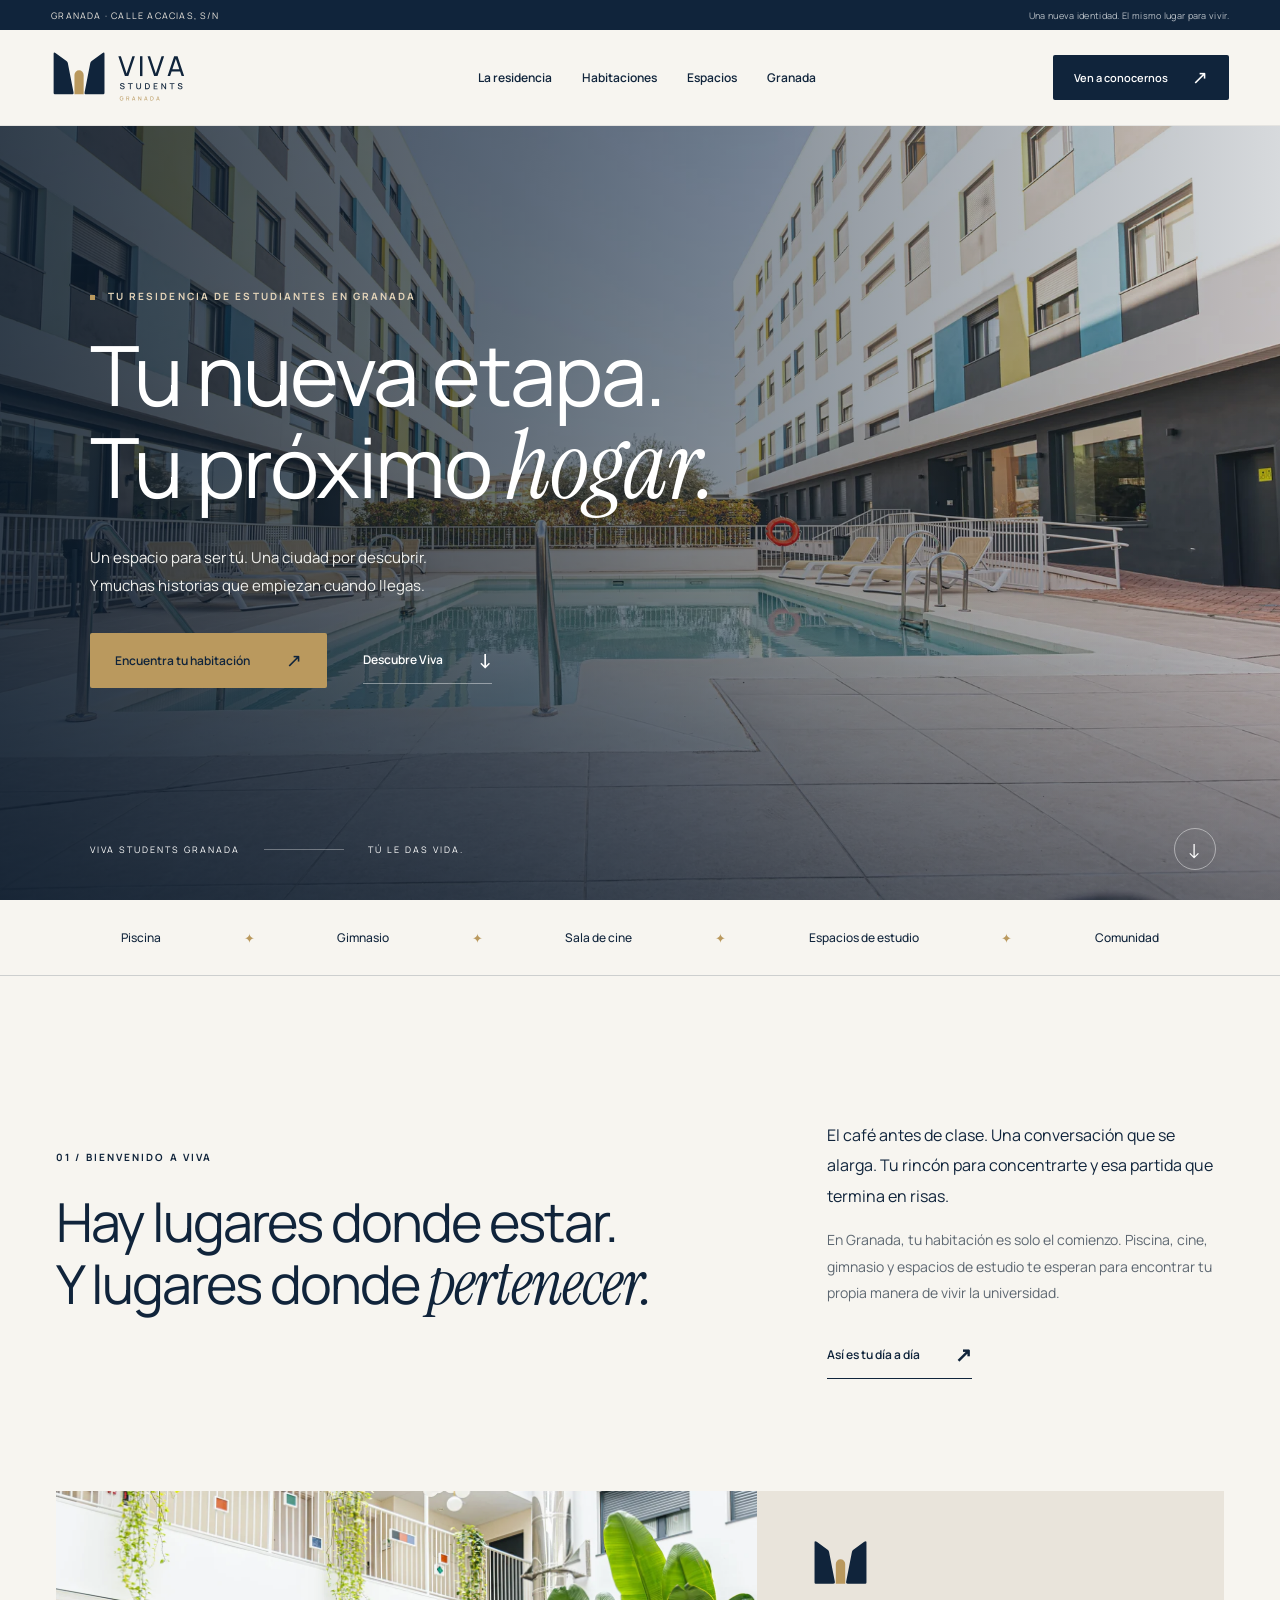
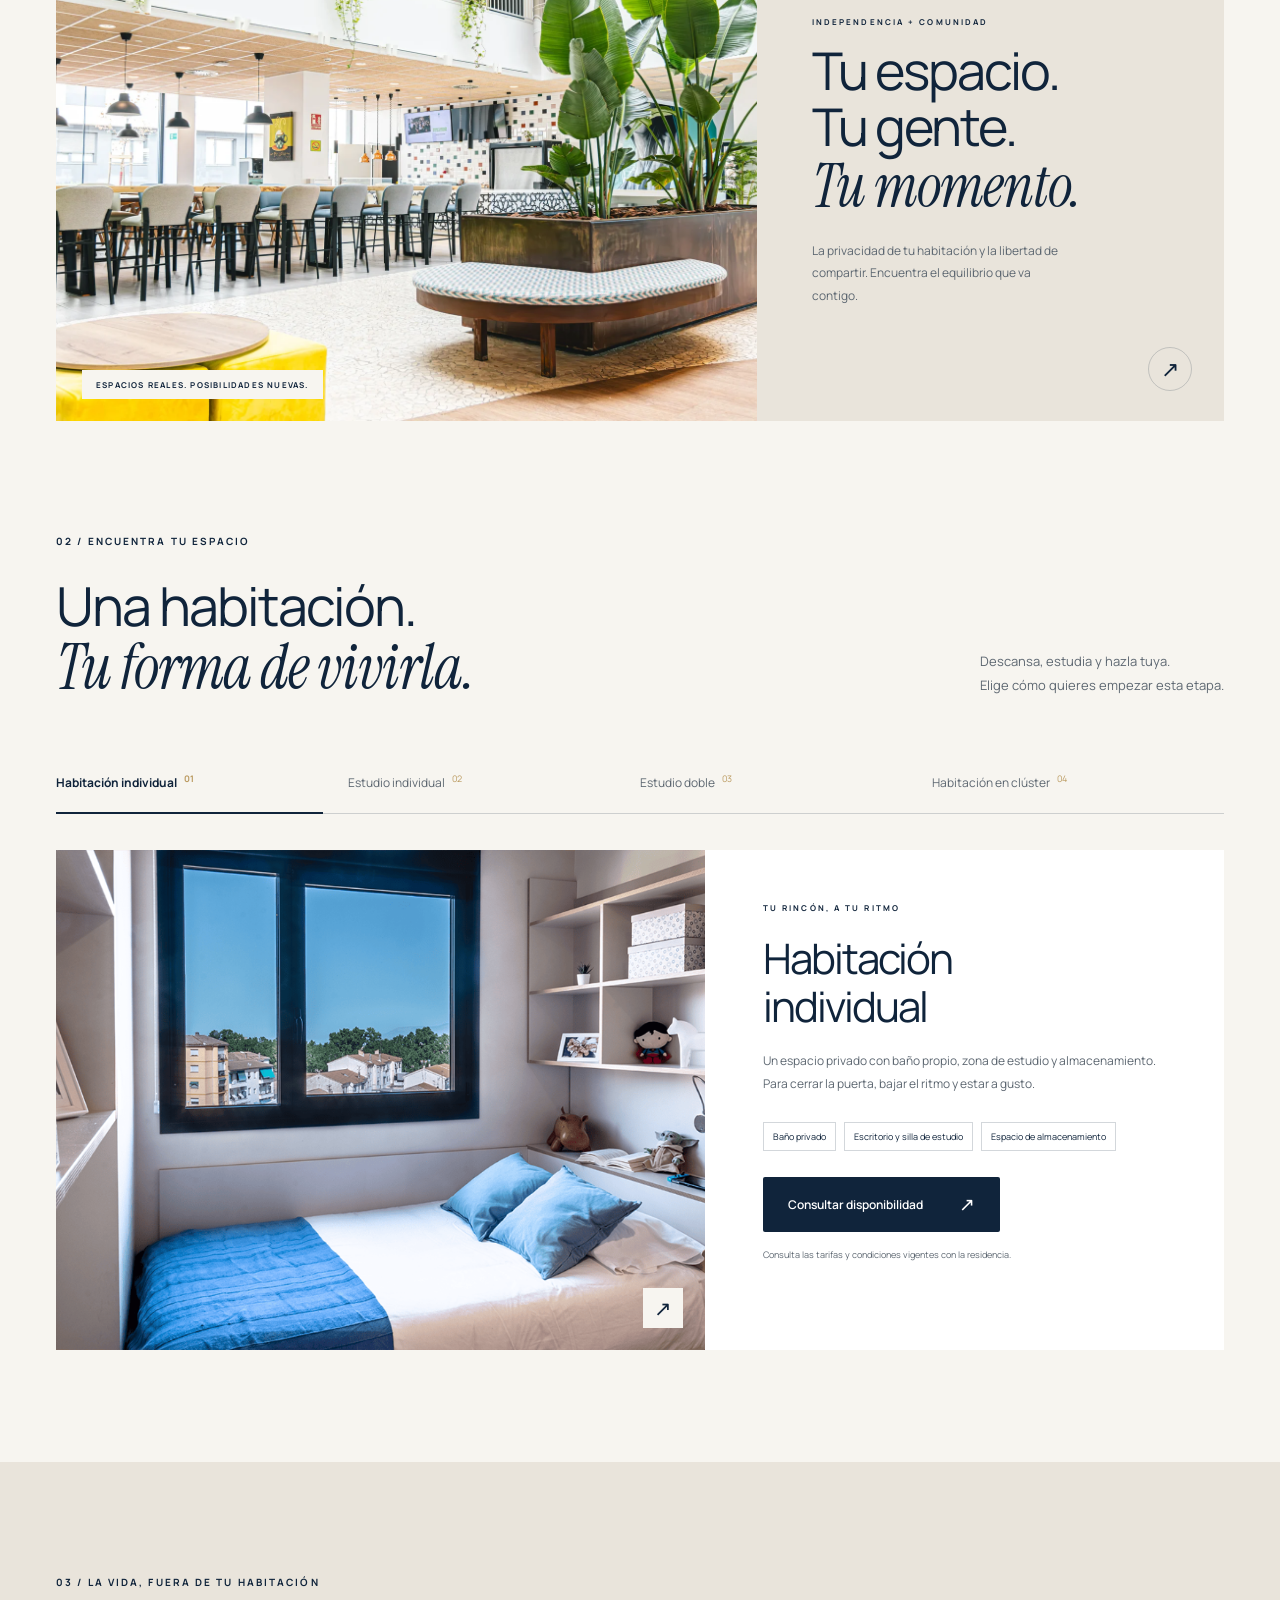
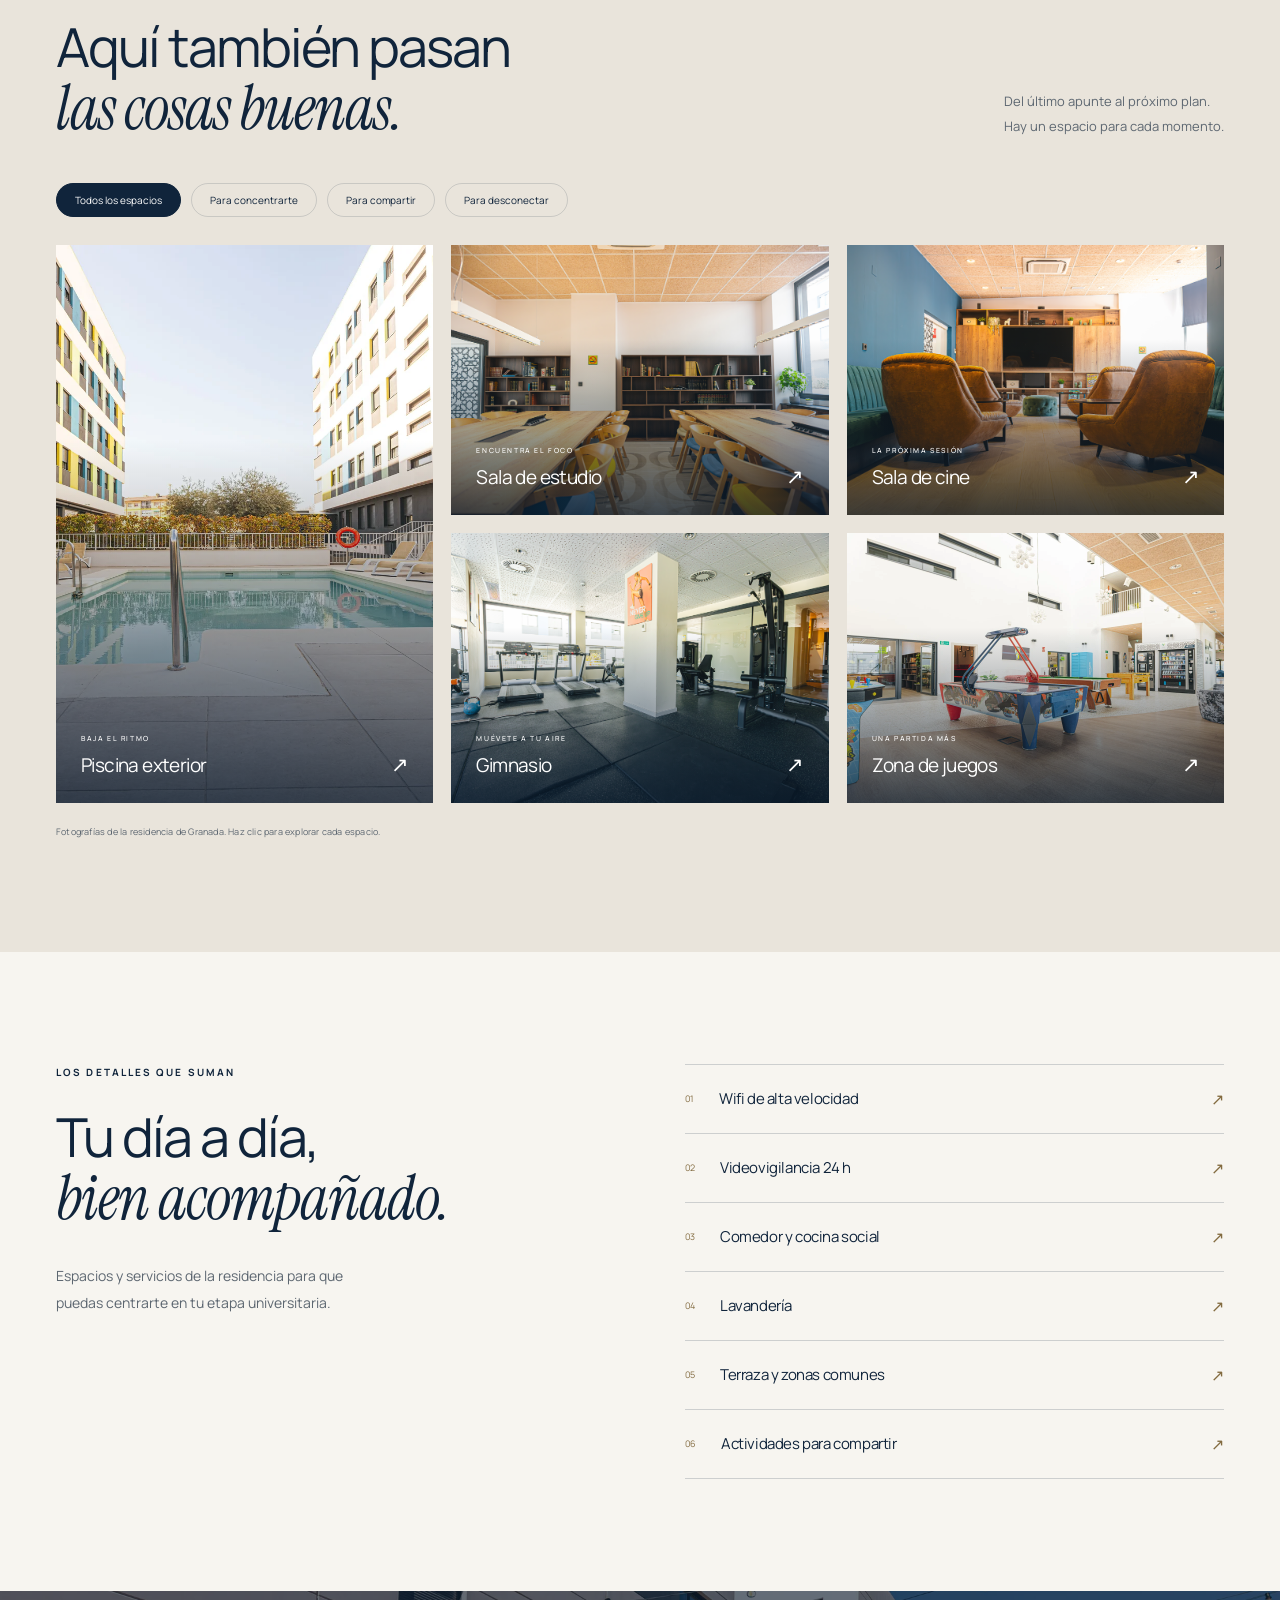
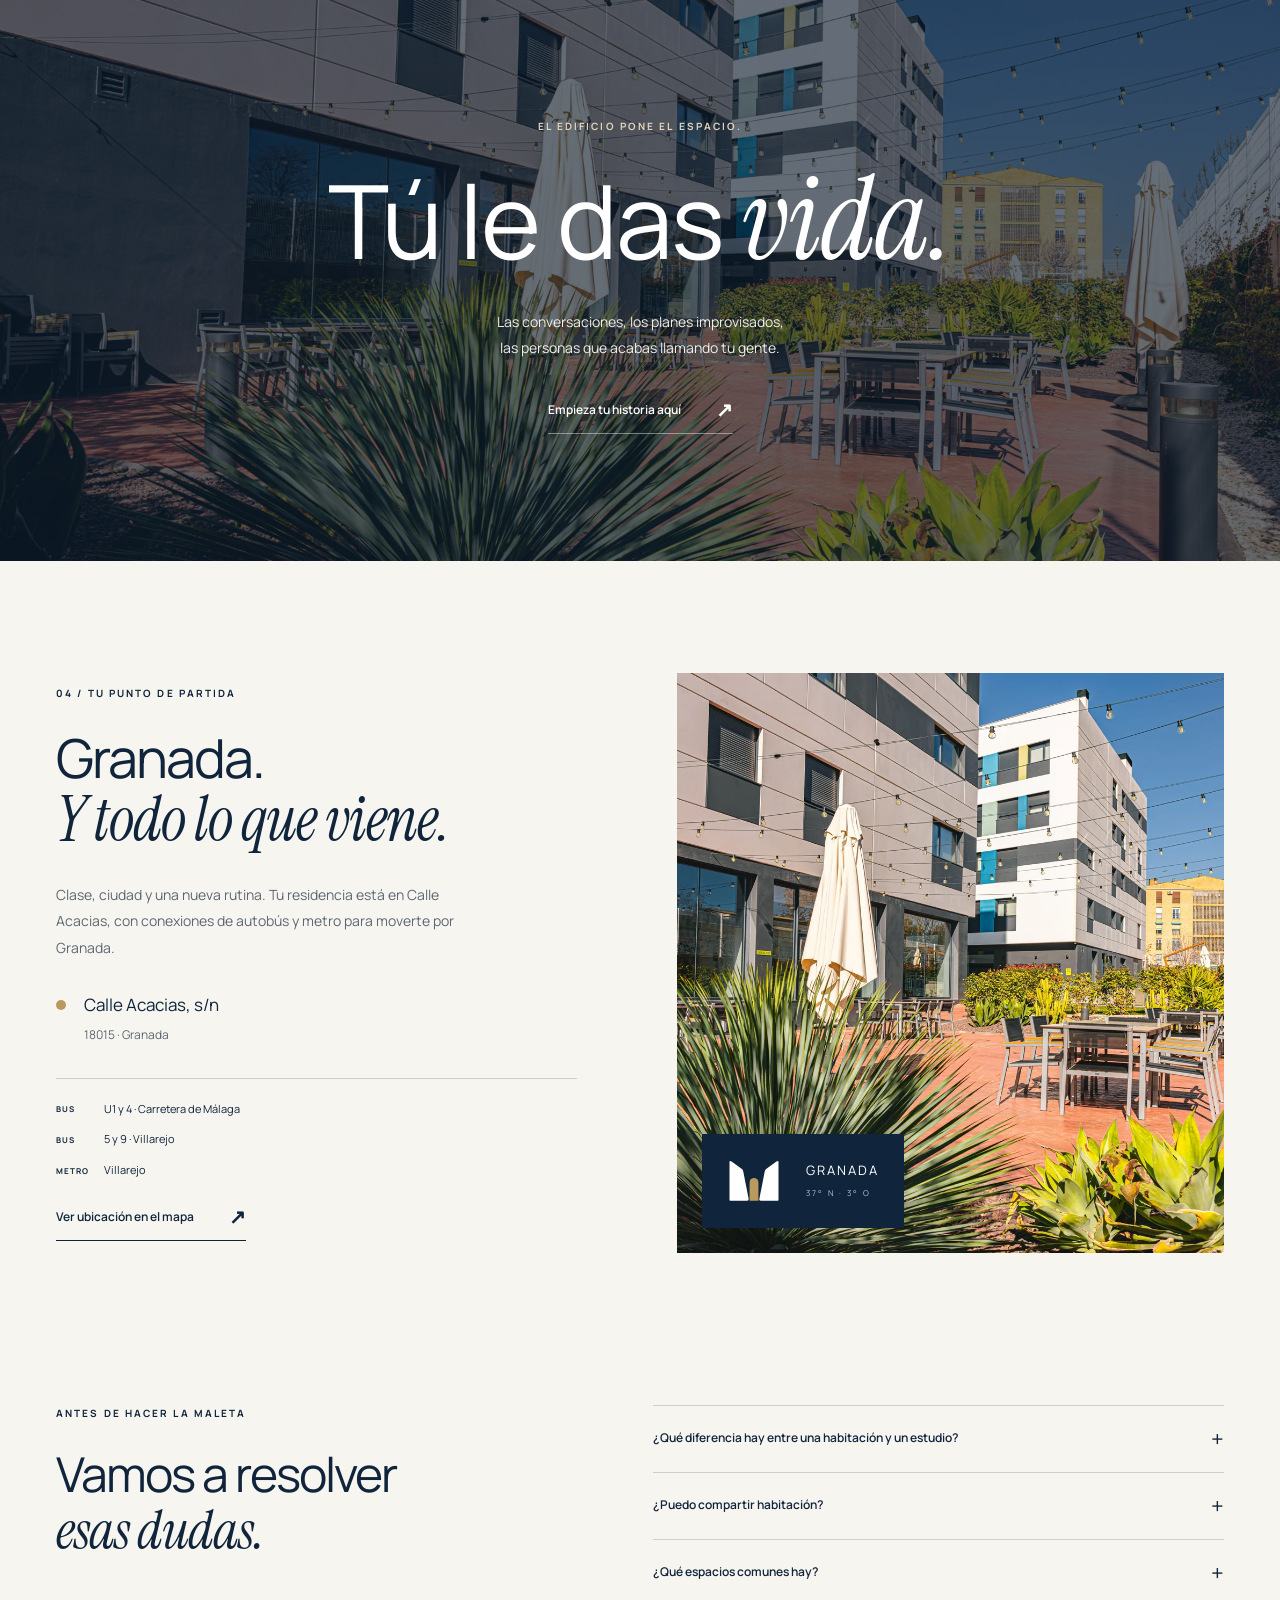
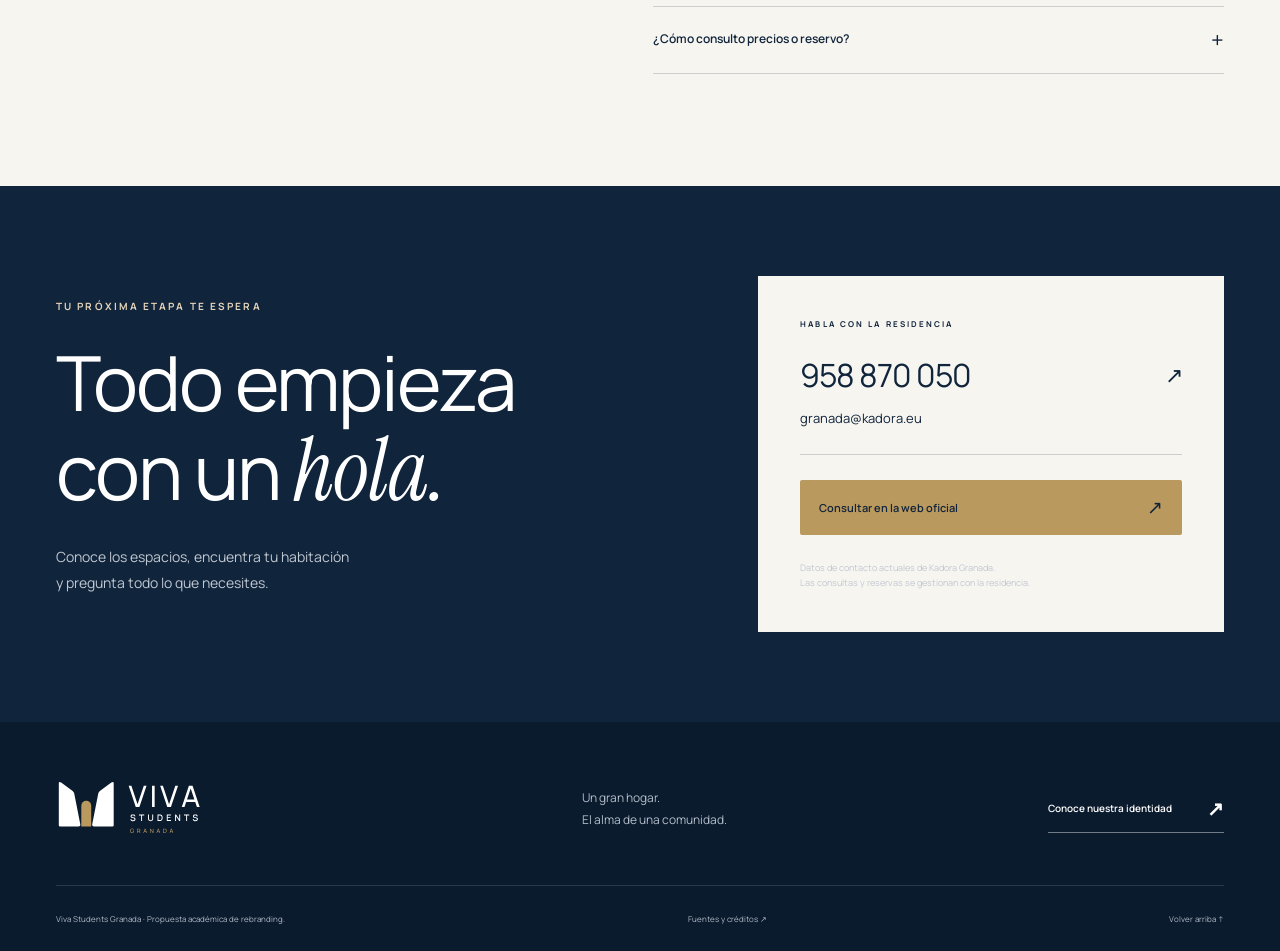
==== index.html @ 8d9fcbf3 "Publish academic Viva Students Granada rebranding website" ====
<!doctype html>
<html lang="es">
<head>
<meta charset="utf-8"><meta name="viewport" content="width=device-width, initial-scale=1">
<meta name="description" content="Viva Students Granada. Una propuesta de nueva identidad para la residencia de Calle Acacias: habitaciones, piscina, cine y espacios para compartir.">
<meta name="theme-color" content="#10243B"><meta name="robots" content="noindex,nofollow">
<title>Viva Students Granada · Tú le das vida</title>
<link rel="icon" type="image/svg+xml" href="assets/brand/favicon.svg">
<link rel="preload" href="assets/fonts/Manrope-Variable.ttf" as="font" type="font/ttf" crossorigin>
<link rel="preload" href="assets/photos/piscina.webp" as="image">
<link rel="stylesheet" href="style.css"><script defer src="app.js"></script>
</head>
<body>
<a class="skip" href="#contenido">Saltar al contenido</a>
<div class="topline"><span>GRANADA · CALLE ACACIAS, S/N</span><span>Una nueva identidad. El mismo lugar para vivir.</span></div>
<header class="header"><a class="brand" href="#inicio" aria-label="Viva Students Granada, inicio"><img src="assets/brand/viva-horizontal-color.svg" width="205" height="63" alt="Viva Students Granada"></a><nav aria-label="Navegación principal" id="nav"><a href="#residencia">La residencia</a><a href="#habitaciones">Habitaciones</a><a href="#espacios">Espacios</a><a href="#ubicacion">Granada</a></nav><a class="button small header-cta" href="#contacto">Ven a conocernos <span aria-hidden="true">↗</span></a><button class="menu-toggle" aria-label="Abrir menú" aria-expanded="false" aria-controls="nav"><span></span><span></span></button></header>
<main id="contenido">
<section class="hero" id="inicio" aria-labelledby="hero-title"><img class="hero-photo" src="assets/photos/piscina.webp" alt="Piscina y edificios de la residencia de estudiantes en Calle Acacias, Granada" width="1920" height="1080" fetchpriority="high"><div class="hero-shade"></div><div class="hero-content"><p class="eyebrow light"><span></span> TU RESIDENCIA DE ESTUDIANTES EN GRANADA</p><h1 id="hero-title">Tu nueva etapa.<br>Tu próximo <em>hogar.</em></h1><p class="hero-copy">Un espacio para ser tú. Una ciudad por descubrir.<br>Y muchas historias que empiezan cuando llegas.</p><div class="hero-actions"><a class="button amber" href="#habitaciones">Encuentra tu habitación <span aria-hidden="true">↗</span></a><a class="text-link light" href="#residencia">Descubre Viva <span aria-hidden="true">↓</span></a></div></div><div class="hero-bottom"><span>VIVA STUDENTS GRANADA</span><span class="hero-line"></span><span>TÚ LE DAS VIDA.</span><a href="#residencia" aria-label="Descubrir la residencia" class="down-arrow">↓</a></div></section>
<div class="amenity-ribbon" aria-label="Instalaciones destacadas"><span>Piscina</span><i>✦</i><span>Gimnasio</span><i>✦</i><span>Sala de cine</span><i>✦</i><span>Espacios de estudio</span><i>✦</i><span>Comunidad</span></div>
<section class="intro section container" id="residencia"><div><p class="eyebrow">01 / BIENVENIDO A VIVA</p><h2>Hay lugares donde estar.<br>Y lugares donde <em>pertenecer.</em></h2></div><div class="intro-copy"><p>El café antes de clase. Una conversación que se alarga. Tu rincón para concentrarte y esa partida que termina en risas.</p><p>En Granada, tu habitación es solo el comienzo. Piscina, cine, gimnasio y espacios de estudio te esperan para encontrar tu propia manera de vivir la universidad.</p><a class="text-link" href="#espacios">Así es tu día a día <span aria-hidden="true">↗</span></a></div></section>
<section class="residence-feature container"><div class="feature-photo"><img src="assets/photos/comedor.webp" alt="Espacio común de la residencia con mesas, luz natural y plantas" loading="lazy" width="1920" height="1080"><span class="photo-caption">ESPACIOS REALES. POSIBILIDADES NUEVAS.</span></div><div class="feature-panel"><img src="assets/brand/viva-simbolo-color.svg" alt="" class="panel-symbol" width="74" height="60"><p class="eyebrow">INDEPENDENCIA + COMUNIDAD</p><h3>Tu espacio.<br>Tu gente.<br><em>Tu momento.</em></h3><p>La privacidad de tu habitación y la libertad de compartir. Encuentra el equilibrio que va contigo.</p><a href="#habitaciones" class="circle-link" aria-label="Ver habitaciones">↗</a></div></section>
<section class="rooms section container" id="habitaciones" aria-labelledby="rooms-title"><div class="section-heading"><div><p class="eyebrow">02 / ENCUENTRA TU ESPACIO</p><h2 id="rooms-title">Una habitación.<br><em>Tu forma de vivirla.</em></h2></div><p>Descansa, estudia y hazla tuya.<br>Elige cómo quieres empezar esta etapa.</p></div><div class="room-tabs" role="tablist" aria-label="Tipos de habitación"><button id="tab-individual" type="button" role="tab" aria-selected="true" aria-controls="room-panel" data-room="individual">Habitación individual <span>01</span></button><button id="tab-estudio" type="button" role="tab" aria-selected="false" aria-controls="room-panel" tabindex="-1" data-room="estudio">Estudio individual <span>02</span></button><button id="tab-doble" type="button" role="tab" aria-selected="false" aria-controls="room-panel" tabindex="-1" data-room="doble">Estudio doble <span>03</span></button><button id="tab-cluster" type="button" role="tab" aria-selected="false" aria-controls="room-panel" tabindex="-1" data-room="cluster">Habitación en clúster <span>04</span></button></div><div class="room-panel" id="room-panel" role="tabpanel" aria-labelledby="tab-individual"><button class="room-image-button gallery-open" data-photo="habitacion-individual.webp" data-title="Habitación individual" aria-label="Ampliar fotografía de la habitación"><img id="room-photo" src="assets/photos/habitacion-individual.webp" alt="Habitación individual real de la residencia de Granada" loading="lazy" width="1200" height="800"><span class="expand-icon" aria-hidden="true">↗</span></button><div class="room-info"><p class="eyebrow" id="room-label">TU RINCÓN, A TU RITMO</p><h3 id="room-title">Habitación<br>individual</h3><p id="room-description">Un espacio privado con baño propio, zona de estudio y almacenamiento. Para cerrar la puerta, bajar el ritmo y estar a gusto.</p><ul class="room-details" id="room-details"><li>Baño privado</li><li>Escritorio y silla de estudio</li><li>Espacio de almacenamiento</li></ul><a class="button" href="#contacto">Consultar disponibilidad <span aria-hidden="true">↗</span></a><p class="fineprint">Consulta las tarifas y condiciones vigentes con la residencia.</p></div></div></section>
<section class="spaces section" id="espacios" aria-labelledby="spaces-title"><div class="container"><div class="section-heading"><div><p class="eyebrow">03 / LA VIDA, FUERA DE TU HABITACIÓN</p><h2 id="spaces-title">Aquí también pasan<br><em>las cosas buenas.</em></h2></div><p>Del último apunte al próximo plan.<br>Hay un espacio para cada momento.</p></div><div class="gallery-filters" role="group" aria-label="Filtrar espacios"><button class="active" aria-pressed="true" data-filter="all">Todos los espacios</button><button aria-pressed="false" data-filter="study">Para concentrarte</button><button aria-pressed="false" data-filter="social">Para compartir</button><button aria-pressed="false" data-filter="active">Para desconectar</button></div><div class="spaces-grid"><button class="space-card space-large gallery-open" data-category="active" data-photo="piscina.webp" data-title="Piscina exterior"><img src="assets/photos/piscina.webp" alt="Piscina exterior entre los edificios de la residencia" loading="lazy" width="1920" height="1080"><span class="space-label"><span><small>BAJA EL RITMO</small>Piscina exterior</span><b aria-hidden="true">↗</b></span></button><button class="space-card gallery-open" data-category="study" data-photo="sala-estudio.png" data-title="Sala de estudio"><img src="assets/photos/sala-estudio.png" alt="Sala de estudio con mesas amplias y luz natural" loading="lazy" width="1200" height="800"><span class="space-label"><span><small>ENCUENTRA EL FOCO</small>Sala de estudio</span><b aria-hidden="true">↗</b></span></button><button class="space-card gallery-open" data-category="social" data-photo="cine.png" data-title="Sala de cine"><img src="assets/photos/cine.png" alt="Sala de cine de la residencia con sofás y pantalla" loading="lazy" width="1200" height="800"><span class="space-label"><span><small>LA PRÓXIMA SESIÓN</small>Sala de cine</span><b aria-hidden="true">↗</b></span></button><button class="space-card gallery-open" data-category="active" data-photo="gimnasio.png" data-title="Gimnasio"><img src="assets/photos/gimnasio.png" alt="Gimnasio real con máquinas de cardio y musculación" loading="lazy" width="1200" height="800"><span class="space-label"><span><small>MUÉVETE A TU AIRE</small>Gimnasio</span><b aria-hidden="true">↗</b></span></button><button class="space-card gallery-open" data-category="social" data-photo="sala-estar.webp" data-title="Zona de juegos y convivencia"><img src="assets/photos/sala-estar.webp" alt="Zona de juegos y convivencia con mesas de juego y asientos" loading="lazy" width="1200" height="800"><span class="space-label"><span><small>UNA PARTIDA MÁS</small>Zona de juegos</span><b aria-hidden="true">↗</b></span></button></div><p class="gallery-note">Fotografías de la residencia de Granada. Haz clic para explorar cada espacio.</p></div></section>
<section class="everyday section container"><div class="everyday-title"><p class="eyebrow">LOS DETALLES QUE SUMAN</p><h2>Tu día a día,<br><em>bien acompañado.</em></h2><p>Espacios y servicios de la residencia para que puedas centrarte en tu etapa universitaria.</p></div><div class="service-list"><div><span>01</span><h3>Wifi de alta velocidad</h3><b aria-hidden="true">↗</b></div><div><span>02</span><h3>Videovigilancia 24 h</h3><b aria-hidden="true">↗</b></div><div><span>03</span><h3>Comedor y cocina social</h3><b aria-hidden="true">↗</b></div><div><span>04</span><h3>Lavandería</h3><b aria-hidden="true">↗</b></div><div><span>05</span><h3>Terraza y zonas comunes</h3><b aria-hidden="true">↗</b></div><div><span>06</span><h3>Actividades para compartir</h3><b aria-hidden="true">↗</b></div></div></section>
<section class="community"><img src="assets/photos/patio-exterior.webp" alt="Terraza y patio de la residencia de Granada" loading="lazy" width="1920" height="1080"><div class="community-copy"><p class="eyebrow light">EL EDIFICIO PONE EL ESPACIO.</p><h2>Tú le das <em>vida.</em></h2><p>Las conversaciones, los planes improvisados,<br>las personas que acabas llamando tu gente.</p><a href="#contacto" class="text-link light">Empieza tu historia aquí <span aria-hidden="true">↗</span></a></div></section>
<section class="location section container" id="ubicacion"><div class="location-copy"><p class="eyebrow">04 / TU PUNTO DE PARTIDA</p><h2>Granada.<br><em>Y todo lo que viene.</em></h2><p>Clase, ciudad y una nueva rutina. Tu residencia está en Calle Acacias, con conexiones de autobús y metro para moverte por Granada.</p><address><span class="address-dot" aria-hidden="true"></span><div>Calle Acacias, s/n<br><small>18015 · Granada</small></div></address><div class="transport"><p><span>BUS</span>U1 y 4 · Carretera de Málaga</p><p><span>BUS</span>5 y 9 · Villarejo</p><p><span>METRO</span>Villarejo</p></div><a class="text-link" href="https://www.google.com/maps/search/?api=1&amp;query=Kadora+Granada+Calle+Acacias" target="_blank" rel="noopener">Ver ubicación en el mapa <span aria-hidden="true">↗</span></a></div><div class="location-image"><img src="assets/photos/patio-exterior.webp" alt="Edificio de la residencia visto desde su terraza exterior" loading="lazy" width="1920" height="1080"><div class="location-stamp"><img src="assets/brand/viva-simbolo-blanco.svg" width="54" height="44" alt=""><span>GRANADA<br><small>37° N · 3° O</small></span></div></div></section>
<section class="faq section container"><div><p class="eyebrow">ANTES DE HACER LA MALETA</p><h2>Vamos a resolver<br><em>esas dudas.</em></h2></div><div class="faq-list"><details><summary>¿Qué diferencia hay entre una habitación y un estudio?<span aria-hidden="true">+</span></summary><p>El estudio individual incorpora cocina privada y baño propio. La habitación individual tiene baño privado y zona de estudio. En el clúster, la habitación es privada y compartes cocina y salón con otros residentes.</p></details><details><summary>¿Puedo compartir habitación?<span aria-hidden="true">+</span></summary><p>La residencia dispone de estudios dobles para dos residentes, con cocina y baño compartidos dentro del estudio. Consulta disponibilidad y condiciones antes de elegir tu estancia.</p></details><details><summary>¿Qué espacios comunes hay?<span aria-hidden="true">+</span></summary><p>Entre las instalaciones de Granada hay piscina, gimnasio, sala de cine, salas de estudio, zonas de juegos, karaoke, comedor y terraza. Puedes ver fotografías reales en la galería.</p></details><details><summary>¿Cómo consulto precios o reservo?<span aria-hidden="true">+</span></summary><p>Las tarifas dependen del tipo de habitación, la duración y la disponibilidad. Usa los datos de contacto actuales o la web oficial de la residencia para conocer las condiciones y tramitar una reserva.</p></details></div></section>
<section class="contact" id="contacto"><div class="container contact-inner"><div><p class="eyebrow light">TU PRÓXIMA ETAPA TE ESPERA</p><h2>Todo empieza<br>con un <em>hola.</em></h2><p>Conoce los espacios, encuentra tu habitación<br>y pregunta todo lo que necesites.</p></div><div class="contact-card"><p class="eyebrow">HABLA CON LA RESIDENCIA</p><a href="tel:+34958870050" class="contact-phone">958 870 050 <span aria-hidden="true">↗</span></a><a href="mailto:granada@kadora.eu" class="contact-email">granada@kadora.eu</a><hr><a class="button amber" href="https://kadora.es/residencias/residencia-universitaria-granada/" target="_blank" rel="noopener">Consultar en la web oficial <span aria-hidden="true">↗</span></a><p class="fineprint">Datos de contacto actuales de Kadora Granada.<br>Las consultas y reservas se gestionan con la residencia.</p></div></div></section>
</main>
<footer><div class="container footer-main"><a href="#inicio" aria-label="Volver al inicio"><img src="assets/brand/viva-horizontal-blanco.svg" width="205" height="63" alt="Viva Students Granada"></a><p>Un gran hogar.<br>El alma de una comunidad.</p><a href="marca.html" class="text-link light">Conoce nuestra identidad <span aria-hidden="true">↗</span></a></div><div class="container footer-bottom"><p>Viva Students Granada · Propuesta académica de rebranding.</p><button class="plain-button" id="credits-open">Fuentes y créditos ↗</button><a href="#inicio">Volver arriba ↑</a></div></footer>
<dialog id="photo-dialog" class="photo-dialog" aria-labelledby="photo-caption"><button class="dialog-close" aria-label="Cerrar fotografía">×</button><img src="assets/photos/piscina.webp" alt="" id="lightbox-image"><div class="lightbox-footer"><p id="photo-caption">Piscina exterior</p><span>Fotografía original · Kadora Granada</span></div></dialog>
<dialog id="credits-dialog" class="credits-dialog" aria-labelledby="credits-title"><button class="dialog-close" aria-label="Cerrar créditos">×</button><p class="eyebrow">SOBRE ESTA PROPUESTA</p><h2 id="credits-title">Mismo lugar.<br><em>Nueva identidad.</em></h2><p>Proyecto académico para la asignatura de Motion Graphics y 3D: After Effects. Viva Students es una propuesta de marca; no representa un cambio comercial anunciado por Kadora.</p><p>Las fotografías, instalaciones y datos de contacto proceden de la página oficial de <a href="https://kadora.es/residencias/residencia-universitaria-granada/" target="_blank" rel="noopener">Kadora Granada</a>. Las imágenes se conservan sin alterar; sus derechos pertenecen a sus titulares. Consulta las tarifas y condiciones directamente con la residencia.</p><p>Fuentes tipográficas: Manrope e Instrument Serif, con licencias SIL Open Font License incluidas en el proyecto. Esta maqueta no recoge datos personales ni realiza reservas.</p><a class="text-link" href="marca.html">Ver el sistema de marca ↗</a></dialog>
</body></html>
---- style.css ----
@font-face{font-family:Manrope;src:url('assets/fonts/Manrope-Variable.ttf') format('truetype');font-weight:200 800;font-display:swap}@font-face{font-family:Instrument;src:url('assets/fonts/InstrumentSerif-Italic.ttf') format('truetype');font-style:italic;font-display:swap}
:root{--navy:#10243b;--amber:#ba995e;--ivory:#f7f5f0;--sand:#e9e4db;--ink:#24384a;--line:rgba(16,36,59,.18);--muted:#5d6771;--white:#fff;--ease:cubic-bezier(.2,.7,.2,1)}*{box-sizing:border-box}html{scroll-behavior:smooth;scroll-padding-top:100px}body{margin:0;background:var(--ivory);color:var(--navy);font-family:Manrope,Arial,sans-serif;-webkit-font-smoothing:antialiased}button,a{-webkit-tap-highlight-color:transparent}button,input,select{font:inherit}button{cursor:pointer}a{color:inherit;text-decoration:none}button{color:inherit}img{display:block;max-width:100%}button:focus-visible,a:focus-visible,summary:focus-visible{outline:3px solid var(--amber);outline-offset:6px}::selection{background:var(--amber);color:var(--navy)}.container{width:min(1280px,calc(100% - 112px));margin:auto}.section{padding-top:112px;padding-bottom:112px}.eyebrow{font-size:10px;letter-spacing:2.1px;font-weight:700;line-height:1.6;margin:0 0 27px;text-transform:uppercase}.eyebrow.light{color:#e4d4b9}.eyebrow span{display:inline-block;height:5px;width:5px;background:var(--amber);margin-right:9px;vertical-align:middle}h1,h2,h3,p{margin-top:0}h1,h2,h3{font-weight:400;letter-spacing:-2px}h1{font-size:clamp(56px,6.5vw,104px);line-height:1.04;max-width:900px;margin-bottom:28px}h2{font-size:clamp(40px,4.2vw,64px);line-height:1.1;margin-bottom:0}h3{font-size:36px;line-height:1.15}h1 em,h2 em,h3 em{font-family:Instrument,Georgia,serif;font-weight:400;letter-spacing:-1px;font-size:1.13em}p{font-size:14px;line-height:1.9}.topline{height:30px;background:var(--navy);color:#e9e5dd;display:flex;align-items:center;justify-content:space-between;padding:0 4%;font-size:9px;letter-spacing:1.2px}.topline span:last-child{letter-spacing:.3px;color:#b9c0c7}.header{height:96px;display:flex;align-items:center;justify-content:space-between;padding:0 4%;background:var(--ivory);position:sticky;top:0;z-index:20;border-bottom:1px solid rgba(16,36,59,.08)}.brand{width:190px}.brand img{width:100%;height:auto}.header nav{display:flex;gap:30px;font-size:12px;font-weight:600}.header nav a{position:relative;padding:8px 0}.header nav a:after{content:'';position:absolute;bottom:0;left:0;width:0;height:1px;background:var(--amber);transition:width .2s}.header nav a:hover:after{width:100%}.button{display:inline-flex;gap:36px;align-items:center;justify-content:space-between;min-height:54px;padding:17px 24px;background:var(--navy);color:white;font-size:12px;font-weight:600;border:1px solid transparent;border-radius:2px;transition:background .2s,transform .2s}.button:hover{background:#233e5c;transform:translateY(-2px)}.button.small{min-height:44px;padding:12px 20px;font-size:11px;gap:24px}.button.amber{background:var(--amber);color:var(--navy)}.button.amber:hover{background:#ceb17c}.button span{font-size:19px;font-weight:400;line-height:1}.text-link{font-size:12px;font-weight:600;display:inline-flex;gap:35px;align-items:center;border-bottom:1px solid var(--navy);padding:10px 0}.text-link span{font-size:20px;transition:transform .2s}.text-link:hover span{transform:translate(3px,-3px)}.text-link.light{color:white;border-color:#ffffff6b}.skip{position:fixed;top:-80px;left:20px;z-index:100;background:white;padding:16px}.skip:focus{top:10px}.menu-toggle{display:none;background:none;border:0;width:42px;height:42px;padding:10px}.menu-toggle span{display:block;height:1px;background:var(--navy);margin:6px 0}.hero{min-height:690px;height:calc(100svh - 126px);max-height:900px;position:relative;isolation:isolate;background:var(--navy);color:white;display:flex;align-items:center;padding:50px 7% 100px}.hero-photo{position:absolute;inset:0;width:100%;height:100%;object-fit:cover;object-position:center 56%;z-index:-3}.hero-shade{position:absolute;inset:0;background:linear-gradient(90deg,rgba(7,24,42,.83) 0%,rgba(7,24,42,.62) 40%,rgba(7,24,42,.16) 100%),linear-gradient(0deg,rgba(7,24,42,.45),transparent 40%);z-index:-2}.hero-copy{color:#f0f0ed;line-height:1.9;font-size:15px;margin-bottom:32px}.hero-content{animation:appear .9s var(--ease)}.hero-actions{display:flex;gap:36px;align-items:center}.hero-bottom{position:absolute;bottom:30px;left:7%;right:5%;display:flex;align-items:center;gap:24px;font-size:9px;letter-spacing:2px}.hero-line{height:1px;background:#fff5;width:80px}.down-arrow{margin-left:auto;border:1px solid #ffffff70;border-radius:50%;display:grid;place-items:center;width:42px;height:42px;font-size:20px}.amenity-ribbon{min-height:76px;display:flex;justify-content:space-around;align-items:center;gap:20px;padding:20px 7%;border-bottom:1px solid var(--line);font-size:12px;font-weight:500}.amenity-ribbon i{font-style:normal;color:var(--amber);font-size:13px}.intro{display:grid;grid-template-columns:1.2fr .7fr;gap:90px;align-items:center}.intro-copy{padding-top:32px}.intro-copy p{color:var(--muted)}.intro-copy p:first-child{font-size:16px;color:var(--navy)}.intro-copy .text-link{margin-top:10px}.residence-feature{display:grid;grid-template-columns:1.5fr 1fr;min-height:530px}.feature-photo{position:relative;overflow:hidden}.feature-photo>img{width:100%;height:100%;object-fit:cover}.photo-caption{position:absolute;bottom:22px;left:26px;background:var(--ivory);padding:9px 14px;font-size:8px;font-weight:700;letter-spacing:1.2px}.feature-panel{padding:48px 55px;background:var(--sand);position:relative}.panel-symbol{margin-bottom:30px;width:57px;height:auto}.feature-panel .eyebrow{font-size:8px;margin-bottom:15px}.feature-panel h3{font-size:52px;line-height:1.07;margin-bottom:22px}.feature-panel p:not(.eyebrow){font-size:12px;color:var(--muted);max-width:250px}.circle-link{position:absolute;bottom:30px;right:32px;border:1px solid var(--line);border-radius:50%;width:44px;height:44px;display:grid;place-items:center;font-size:22px}.section-heading{display:flex;justify-content:space-between;align-items:flex-end;gap:50px;margin-bottom:42px}.section-heading>p{margin:0 0 4px;max-width:330px;color:var(--muted);font-size:13px}.room-tabs{display:flex;border-bottom:1px solid var(--line);margin-top:50px;margin-bottom:36px}.room-tabs button{flex:1;text-align:left;background:transparent;border:0;position:relative;font-size:12px;color:var(--muted);padding:20px 15px 22px 0}.room-tabs button span{font-size:9px;vertical-align:super;margin-left:5px;color:var(--amber)}.room-tabs button[aria-selected=true]{color:var(--navy);font-weight:700}.room-tabs button[aria-selected=true]:after{content:'';position:absolute;left:0;right:25px;bottom:-1px;height:2px;background:var(--navy)}.room-panel{display:grid;grid-template-columns:1.25fr 1fr;background:white;min-height:500px}.room-image-button{position:relative;display:block;border:0;background:var(--sand);padding:0;overflow:hidden;min-height:500px}.room-image-button img{width:100%;height:100%;object-fit:cover;position:absolute;inset:0;transition:transform .7s var(--ease)}.room-image-button:hover img{transform:scale(1.035)}.expand-icon{position:absolute;right:22px;bottom:22px;width:40px;height:40px;display:grid;place-items:center;background:var(--ivory);font-size:21px}.room-info{padding:52px 58px}.room-info .eyebrow{font-size:8px;margin-bottom:19px}.room-info h3{font-size:42px;margin-bottom:20px}.room-info>p:not(.eyebrow){font-size:12px;color:var(--muted)}.room-details{padding:0;list-style:none;margin:26px 0;display:flex;flex-wrap:wrap;gap:8px}.room-details li{font-size:9px;border:1px solid var(--line);padding:7px 9px}.room-info .fineprint,.fineprint{font-size:9px!important;line-height:1.7;color:var(--muted);margin:15px 0 0}.spaces{background:var(--sand)}.spaces .section-heading{margin-bottom:30px}.gallery-filters{display:flex;gap:10px;margin:40px 0 28px;flex-wrap:wrap}.gallery-filters button{border:1px solid #10243b25;border-radius:30px;padding:9px 18px;font-size:10px;background:transparent;transition:background .2s}.gallery-filters button.active{background:var(--navy);color:white;border-color:var(--navy)}.spaces-grid{display:grid;grid-template-columns:repeat(3,1fr);gap:18px;grid-auto-rows:270px}.space-card{padding:0;border:0;position:relative;overflow:hidden;background:var(--navy);text-align:left;color:white}.space-card.space-large{grid-row:span 2}.space-card img{height:100%;width:100%;object-fit:cover;transition:transform .6s var(--ease)}.space-card:after{content:'';position:absolute;inset:0;background:linear-gradient(transparent 35%,rgba(7,24,42,.78))}.space-card:hover img{transform:scale(1.045)}.space-label{position:absolute;bottom:25px;left:25px;right:25px;display:flex;align-items:flex-end;justify-content:space-between;z-index:1;font-size:19px;line-height:1.3;letter-spacing:-.6px}.space-label small{display:block;font-size:7px;font-weight:500;letter-spacing:1.6px;margin-bottom:10px}.space-label b{font-weight:400;font-size:21px}.space-card[hidden]{display:none}.spaces-grid.filtered{grid-template-columns:repeat(2,1fr);grid-auto-rows:370px}.spaces-grid.filtered .space-large{grid-row:auto}.gallery-note{font-size:9px;letter-spacing:.2px;margin:20px 0 0;color:var(--muted)}.everyday{display:grid;grid-template-columns:1fr 1fr;gap:90px}.everyday-title>p:last-child{color:var(--muted);max-width:330px;margin-top:30px}.service-list>div{display:flex;align-items:center;border-bottom:1px solid var(--line);padding:23px 0;gap:25px}.service-list>div:first-child{border-top:1px solid var(--line)}.service-list h3{font-size:15px;letter-spacing:-.4px;margin:0}.service-list span{font-size:9px;color:#836b40}.service-list b{font-size:16px;font-weight:400;margin-left:auto;color:#836b40}.community{position:relative;height:570px;background:var(--navy);color:white;display:grid;place-items:center;text-align:center;isolation:isolate}.community>img{position:absolute;inset:0;width:100%;height:100%;object-fit:cover;z-index:-2}.community:after{content:'';position:absolute;inset:0;background:rgba(7,24,42,.62);z-index:-1}.community h2{font-size:clamp(65px,8vw,118px);margin:0 0 25px}.community .eyebrow{margin-bottom:22px}.community p:not(.eyebrow){font-size:14px;color:#f1eee8}.community .text-link{margin-top:10px}.location{display:grid;grid-template-columns:1fr 1.05fr;gap:100px;align-items:center}.location-copy>p:not(.eyebrow){color:var(--muted);max-width:400px;margin-top:28px}.location-image{position:relative;align-self:stretch;min-height:580px}.location-image>img{width:100%;height:100%;position:absolute;object-fit:cover;object-position:60% center}.location-stamp{position:absolute;bottom:25px;left:25px;background:var(--navy);color:white;display:flex;align-items:center;gap:25px;padding:25px}.location-stamp span{font-size:13px;letter-spacing:2px}.location-stamp small{font-size:8px;color:#b5c0cb;letter-spacing:2px;display:inline-block;margin-top:8px}address{font-style:normal;display:flex;gap:18px;margin:30px 0;font-size:17px;line-height:1.65}address small{font-size:12px;color:var(--muted)}.address-dot{width:10px;height:10px;background:var(--amber);border-radius:50%;margin-top:9px}.transport{border-top:1px solid var(--line);padding-top:20px;margin:25px 0 12px}.transport p{font-size:11px;margin:0 0 10px;display:flex;align-items:center}.transport p span{display:inline-block;width:48px;font-size:8px;font-weight:700;letter-spacing:1px}.faq{padding-top:40px;display:grid;grid-template-columns:1fr 1.15fr;gap:100px}.faq h2{font-size:48px}.faq-list details{border-bottom:1px solid var(--line);padding:22px 0}.faq-list details:first-child{border-top:1px solid var(--line)}summary{cursor:pointer;list-style:none;display:flex;gap:25px;justify-content:space-between;font-size:12px;font-weight:600;line-height:1.7}summary::-webkit-details-marker{display:none}summary span{font-size:22px;font-weight:400;line-height:1;transition:transform .2s}details[open] summary span{transform:rotate(45deg)}details p{font-size:12px;color:var(--muted);margin:20px 25px 0 0}.contact{background:var(--navy);color:white;padding:90px 0}.contact-inner{display:grid;grid-template-columns:1fr .8fr;gap:120px;align-items:center}.contact h2{font-size:76px}.contact-inner>div>p:last-child{color:#c0c8d2;margin-top:25px}.contact-card{background:var(--ivory);color:var(--navy);padding:42px}.contact-card .eyebrow{font-size:8px;margin-bottom:22px}.contact-phone{font-size:32px;letter-spacing:-1px;display:flex;align-items:center;justify-content:space-between}.contact-phone span{font-size:22px}.contact-email{font-size:13px;display:inline-block;padding:12px 0}.contact-card hr{border:0;border-top:1px solid var(--line);margin:15px 0 25px}.contact-card .button{width:100%;font-size:11px;padding-left:18px;padding-right:18px}.contact-card .fineprint{margin-top:20px}footer{background:#0b1b2e;color:white;padding:55px 0 0}.footer-main{display:flex;justify-content:space-between;align-items:center;padding-bottom:45px}.footer-main>p{font-size:12px;line-height:1.8;color:#b3bdc9;margin:0}.footer-main>a:last-child{font-size:10px}.footer-bottom{border-top:1px solid #ffffff20;display:flex;align-items:center;justify-content:space-between;gap:20px;padding:22px 0;font-size:8px;color:#aeb8c5}.footer-bottom p{font-size:8px;margin:0}.plain-button{border:0;background:transparent;color:inherit;font-size:8px;padding:5px}.plain-button:hover{text-decoration:underline}dialog{padding:0;border:0;color:var(--navy);box-shadow:0 20px 100px #0005}dialog::backdrop{background:rgba(5,16,29,.88);backdrop-filter:blur(5px)}.photo-dialog{width:min(1100px,90vw);max-height:92svh;background:var(--ivory)}.photo-dialog>img{width:100%;max-height:75svh;object-fit:contain;background:#0b1b2e}.dialog-close{position:absolute;z-index:2;right:14px;top:14px;width:40px;height:40px;border:0;background:var(--ivory);color:var(--navy);font-size:29px;line-height:1}.lightbox-footer{display:flex;justify-content:space-between;align-items:center;padding:20px 25px;gap:20px}.lightbox-footer p{font-size:14px;margin:0}.lightbox-footer span{font-size:9px;color:var(--muted)}.credits-dialog{width:min(670px,90vw);padding:60px;background:var(--ivory)}.credits-dialog h2{font-size:46px;margin-bottom:30px}.credits-dialog p{font-size:12px;color:var(--muted)}.credits-dialog p a{text-decoration:underline}.credits-dialog .eyebrow{font-size:9px;color:var(--navy)}@keyframes appear{from{opacity:0;transform:translateY(18px)}to{opacity:1;transform:translateY(0)}}
/* The brand studio */
.brand-page{background:var(--ivory)}.brand-cover{padding:100px 0 75px;border-bottom:1px solid var(--line)}.brand-cover h1{font-size:90px;line-height:1.02}.brand-cover .lead{max-width:480px;color:var(--muted);font-size:15px}.brand-meta{display:flex;gap:45px;font-size:10px;margin-top:40px}.brand-logo-stage{background:var(--sand);padding:75px;display:grid;place-items:center;min-height:430px;position:relative}.brand-logo-stage>img{width:420px;max-height:320px}.brand-logo-stage .eyebrow{position:absolute;top:25px;left:30px;font-size:8px}.brand-two{display:grid;grid-template-columns:1fr 1fr;gap:22px}.brand-variants{margin-top:22px}.variant{background:white;min-height:230px;padding:55px 45px;display:flex;align-items:center;justify-content:center;position:relative}.variant img{width:100%;max-height:160px}.variant.dark{background:var(--navy)}.variant small{position:absolute;left:24px;bottom:20px;font-size:8px;letter-spacing:1px}.variant.dark small{color:white}.brand-description{display:grid;grid-template-columns:1fr 1fr;gap:100px;margin-bottom:45px}.brand-description p{color:var(--muted);font-size:13px}.swatches{display:grid;grid-template-columns:repeat(4,1fr);margin-top:45px}.swatch{height:240px;padding:22px;display:flex;flex-direction:column;justify-content:space-between}.swatch h3{font-size:19px;letter-spacing:-.5px}.swatch span{font-size:11px}.swatch small{font-size:8px;display:block;margin-top:8px;opacity:.8}.type-specimen{border-top:1px solid var(--line);padding:45px 0}.type-specimen .specimen-large{font-size:clamp(60px,8vw,110px);line-height:1.1;letter-spacing:-5px;margin:25px 0}.type-specimen .specimen-large.serif{font-family:Instrument,Georgia,serif;font-style:italic}.type-specimen .type-details{font-size:11px;display:flex;justify-content:space-between;gap:20px;color:var(--muted)}.applications{display:grid;grid-template-columns:repeat(2,1fr);gap:22px}.applications>div{background:var(--sand);display:grid;place-items:center;position:relative;aspect-ratio:1.25}.applications img{width:100%;height:100%;object-fit:contain}.applications small{position:absolute;bottom:20px;left:25px;font-size:8px;letter-spacing:1px}.brand-guidelines{display:grid;grid-template-columns:1fr 1fr;gap:40px;margin-top:40px}.brand-guidelines>div{border-top:1px solid var(--line);padding-top:25px}.brand-guidelines h3{font-size:22px;letter-spacing:-.5px}.brand-guidelines p{color:var(--muted);font-size:12px}.download-panel{background:var(--navy);color:white;padding:60px;display:flex;align-items:center;justify-content:space-between;gap:50px}.download-panel h2{font-size:42px}.download-panel p{font-size:12px;color:#c5ccd5;margin:20px 0 0}.download-panel .button{white-space:nowrap}.brand-section{padding:85px 0}.brand-section+.brand-section{border-top:1px solid var(--line)}
@media(min-width:1600px){.hero{padding-left:max(7%,calc((100vw - 1280px)/2))}}@media(max-width:1100px){.container{width:calc(100% - 72px)}.header nav{gap:18px}.brand{width:166px}.header-cta{gap:15px!important}.intro,.location,.faq{gap:50px}.feature-panel{padding:35px}.room-info{padding:35px}.everyday{gap:55px}.contact-inner{gap:55px}.spaces-grid{grid-auto-rows:230px}.space-label{left:18px;right:18px;font-size:16px}.feature-panel h3{font-size:46px}.brand-cover h1{font-size:76px}}
@media(max-width:800px){html{scroll-padding-top:80px}.container{width:calc(100% - 40px)}.section{padding-top:70px;padding-bottom:70px}.topline{height:27px;padding:0 20px;font-size:7px;letter-spacing:1px}.topline span:last-child{display:none}.header{height:80px;padding:0 20px;gap:18px}.brand{width:147px}.header-cta{margin-left:auto;min-height:39px!important;padding:10px 12px!important;font-size:9px!important;gap:15px!important}.menu-toggle{display:block}.header nav{position:absolute;top:80px;left:0;right:0;background:var(--ivory);padding:20px;box-shadow:0 18px 20px #10243b12;display:none;flex-direction:column;gap:0;font-size:14px}.header nav.is-open{display:flex}.header nav a{padding:15px 5px;border-bottom:1px solid var(--line)}.hero{height:calc(100svh - 107px);min-height:640px;max-height:820px;padding:65px 26px 95px;align-items:center}.hero-photo{object-position:59% center}.hero-shade{background:linear-gradient(90deg,#07182ad9,#07182a63),linear-gradient(0deg,#07182a8c,transparent 50%)}h1{font-size:64px;letter-spacing:-2.5px}.hero .eyebrow{font-size:8px;letter-spacing:1.7px;max-width:260px;margin-bottom:30px}.hero-copy{font-size:12px;line-height:1.9}.hero-actions{gap:24px;flex-wrap:wrap}.hero-actions .button{font-size:10px;padding:16px 18px;gap:22px}.hero-actions .text-link{font-size:10px;gap:16px}.hero-bottom{bottom:22px;left:26px;right:26px;gap:15px;font-size:7px;letter-spacing:1px}.hero-line{width:30px}.down-arrow{width:35px;height:35px;font-size:17px}.amenity-ribbon{justify-content:flex-start;overflow-x:auto;white-space:nowrap;gap:25px;min-height:65px;padding:20px;font-size:10px;scrollbar-width:none}.amenity-ribbon i{font-size:10px}h2{font-size:43px;letter-spacing:-1.7px}.eyebrow{font-size:8px;letter-spacing:1.6px;margin-bottom:23px}.intro{grid-template-columns:1fr;gap:0}.intro-copy{padding-top:28px;max-width:560px}.intro-copy p{font-size:12px}.intro-copy p:first-child{font-size:14px}.residence-feature{grid-template-columns:1fr}.feature-photo{min-height:330px}.feature-photo img{position:absolute;inset:0}.photo-caption{font-size:7px;left:16px;bottom:16px;padding:8px 12px}.feature-panel{padding:35px;min-height:370px}.feature-panel h3{font-size:47px}.feature-panel .panel-symbol{position:absolute;right:35px;top:35px;width:50px}.feature-panel .eyebrow{margin-top:4px;margin-bottom:25px}.feature-panel p:not(.eyebrow){max-width:280px}.section-heading{display:block;margin-bottom:30px}.section-heading>p{margin-top:24px;font-size:12px}.room-tabs{margin-top:30px;overflow-x:auto}.room-tabs button{flex:0 0 auto;padding:16px 20px 18px 0;font-size:10px}.room-tabs button span{font-size:7px}.room-tabs button[aria-selected=true]:after{right:20px}.room-panel{grid-template-columns:1fr}.room-image-button{min-height:330px}.room-info{padding:32px}.room-info h3{font-size:36px}.room-details li{font-size:8px}.room-info .button{font-size:10px}.spaces-grid{grid-template-columns:1fr 1fr;grid-auto-rows:230px;gap:12px}.space-card.space-large{grid-column:span 2;grid-row:auto;min-height:300px}.spaces-grid{grid-template-rows:300px 230px 230px}.space-label{left:15px;bottom:18px;right:15px;font-size:16px}.space-label small{font-size:6px;letter-spacing:1px;margin-bottom:7px}.spaces-grid.filtered{grid-template-columns:1fr 1fr;grid-template-rows:none;grid-auto-rows:260px}.spaces-grid.filtered .space-large{grid-column:auto;min-height:0}.gallery-filters{gap:7px;margin-top:30px}.gallery-filters button{font-size:8px;padding:9px 12px}.gallery-note{font-size:8px}.everyday{grid-template-columns:1fr;gap:30px}.everyday-title>p:last-child{font-size:12px;margin-top:24px}.service-list>div{padding:20px 0}.service-list h3{font-size:13px}.community{height:460px}.community h2{font-size:76px}.community p:not(.eyebrow){font-size:12px}.community .text-link{font-size:11px}.location{grid-template-columns:1fr;gap:35px}.location-copy>p:not(.eyebrow){font-size:12px}.location-image{min-height:400px}.location-stamp{left:20px;bottom:20px;padding:20px;gap:20px}.faq{grid-template-columns:1fr;gap:35px;padding-top:0}.faq h2{font-size:43px}.faq-list summary{font-size:11px}.contact{padding:65px 0}.contact-inner{grid-template-columns:1fr;gap:35px}.contact h2{font-size:64px}.contact p{font-size:12px}.contact-card{padding:30px}.contact-phone{font-size:30px}.footer-main{display:grid;grid-template-columns:1fr 1fr;gap:30px;padding-bottom:30px}.footer-main>a:first-child img{width:170px;height:auto}.footer-main p{font-size:10px;text-align:right}.footer-main>a:last-child{grid-column:span 2;justify-self:start;font-size:10px}.footer-bottom{align-items:flex-start;flex-wrap:wrap;padding:25px 0;font-size:7px;gap:15px}.footer-bottom p{font-size:7px;width:100%}.footer-bottom a{margin-left:auto}.lightbox-footer{padding:15px;display:block}.lightbox-footer span{font-size:8px;display:block;margin-top:8px}.credits-dialog{padding:55px 28px 35px}.credits-dialog h2{font-size:38px}.brand-cover{padding:65px 0 50px}.brand-cover h1{font-size:61px}.brand-cover .lead{font-size:13px}.brand-meta{gap:25px;font-size:8px}.brand-logo-stage{min-height:330px;padding:55px 40px}.brand-two{grid-template-columns:1fr;gap:14px}.brand-description{grid-template-columns:1fr;gap:25px}.brand-description p{font-size:12px}.swatches{grid-template-columns:1fr 1fr}.swatch{height:190px}.swatch h3{font-size:17px}.brand-section{padding:60px 0}.type-specimen .specimen-large{font-size:64px;letter-spacing:-3px}.type-specimen .type-details{display:block;font-size:9px}.type-details span{display:block;margin-top:7px}.applications{gap:12px}.applications>div{aspect-ratio:1}.applications small{font-size:6px;left:12px;bottom:12px}.brand-guidelines{grid-template-columns:1fr;gap:20px}.download-panel{padding:35px;display:block}.download-panel h2{font-size:36px}.download-panel .button{margin-top:30px}.brand-variants .variant{min-height:190px}.brand-variants .variant img{max-width:290px}}
@media(max-width:390px){h1{font-size:57px}.header{gap:10px}.brand{width:132px}.header-cta{font-size:8px!important;gap:10px!important}.menu-toggle{width:32px;padding:5px}.hero{padding-left:22px;padding-right:22px}.hero-actions{gap:20px}.hero-bottom{left:22px;right:22px}.hero-bottom .hero-line{display:none}.contact-phone{font-size:27px}.room-info{padding:26px}.spaces-grid{grid-template-rows:270px 215px 215px}.space-label{font-size:14px}.space-label small{font-size:5.7px}}
@media(prefers-reduced-motion:reduce){html{scroll-behavior:auto}*,*:before,*:after{animation:none!important;transition:none!important}}
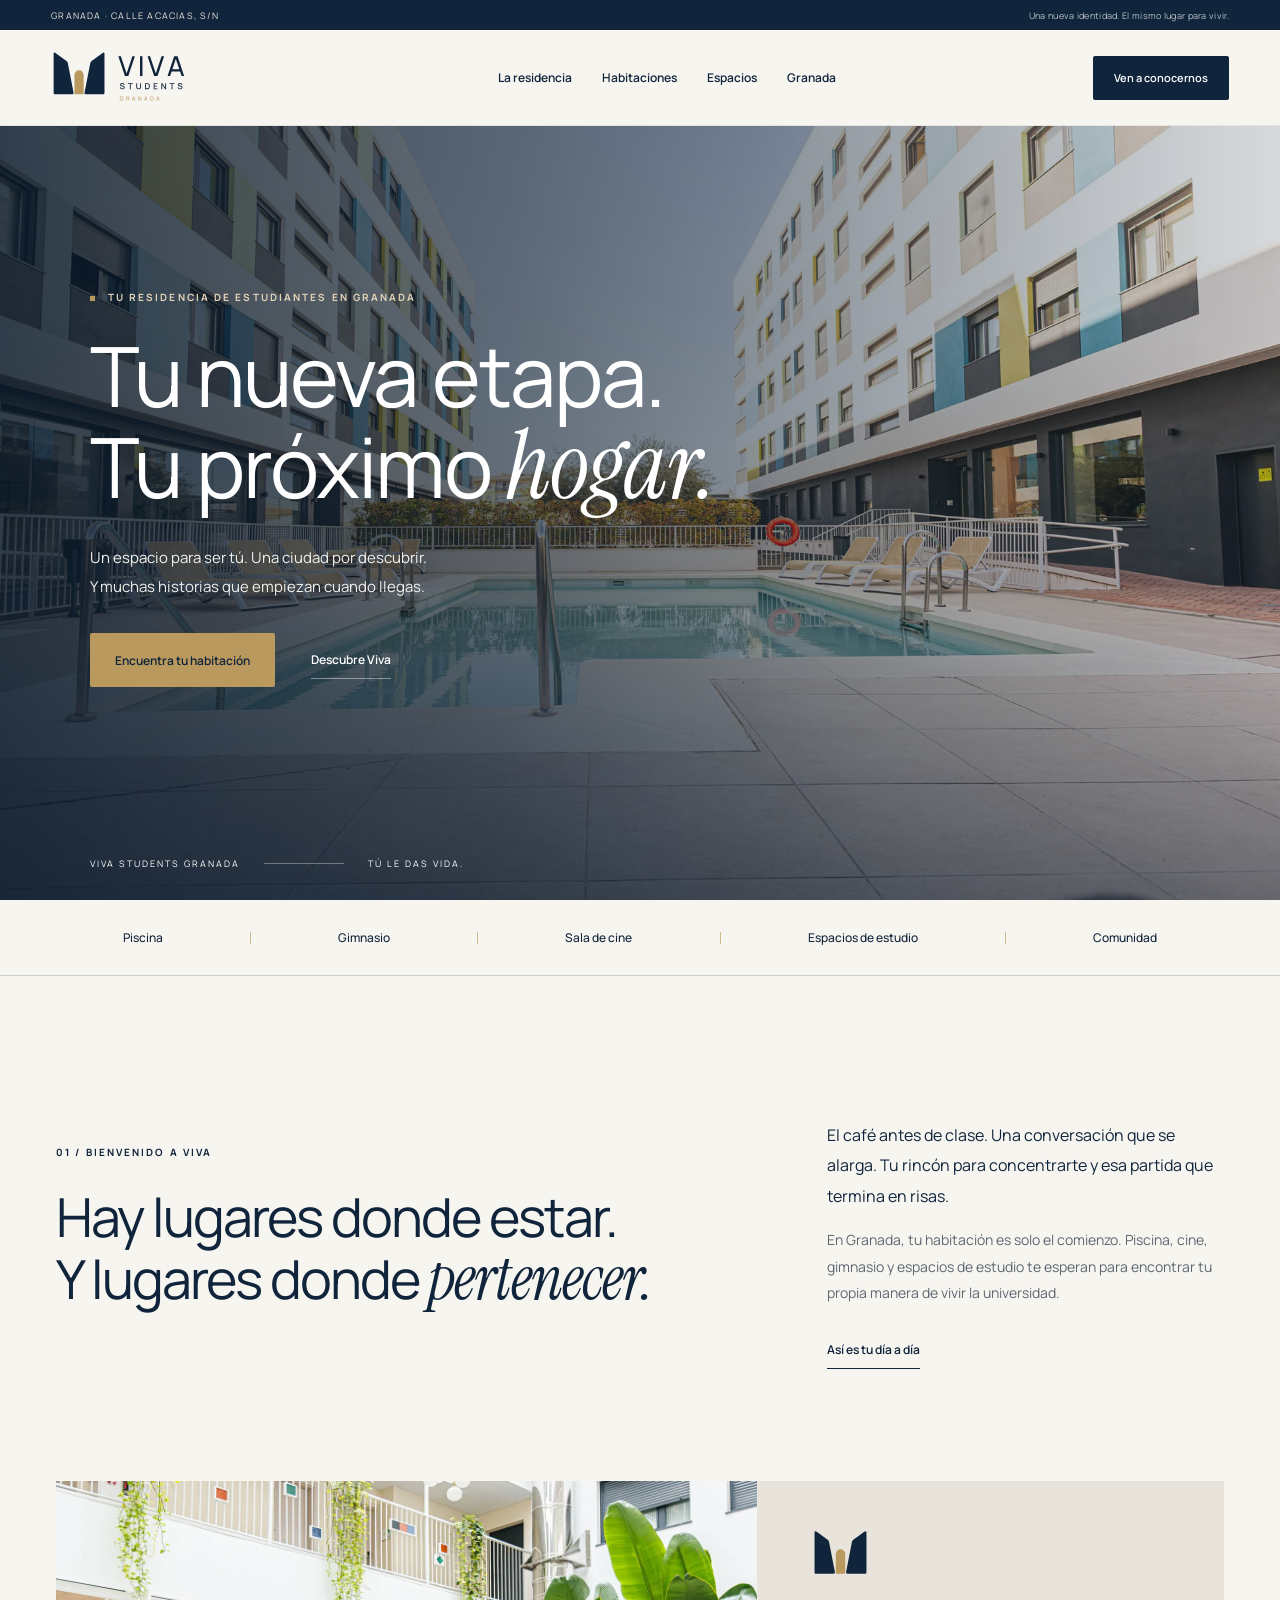
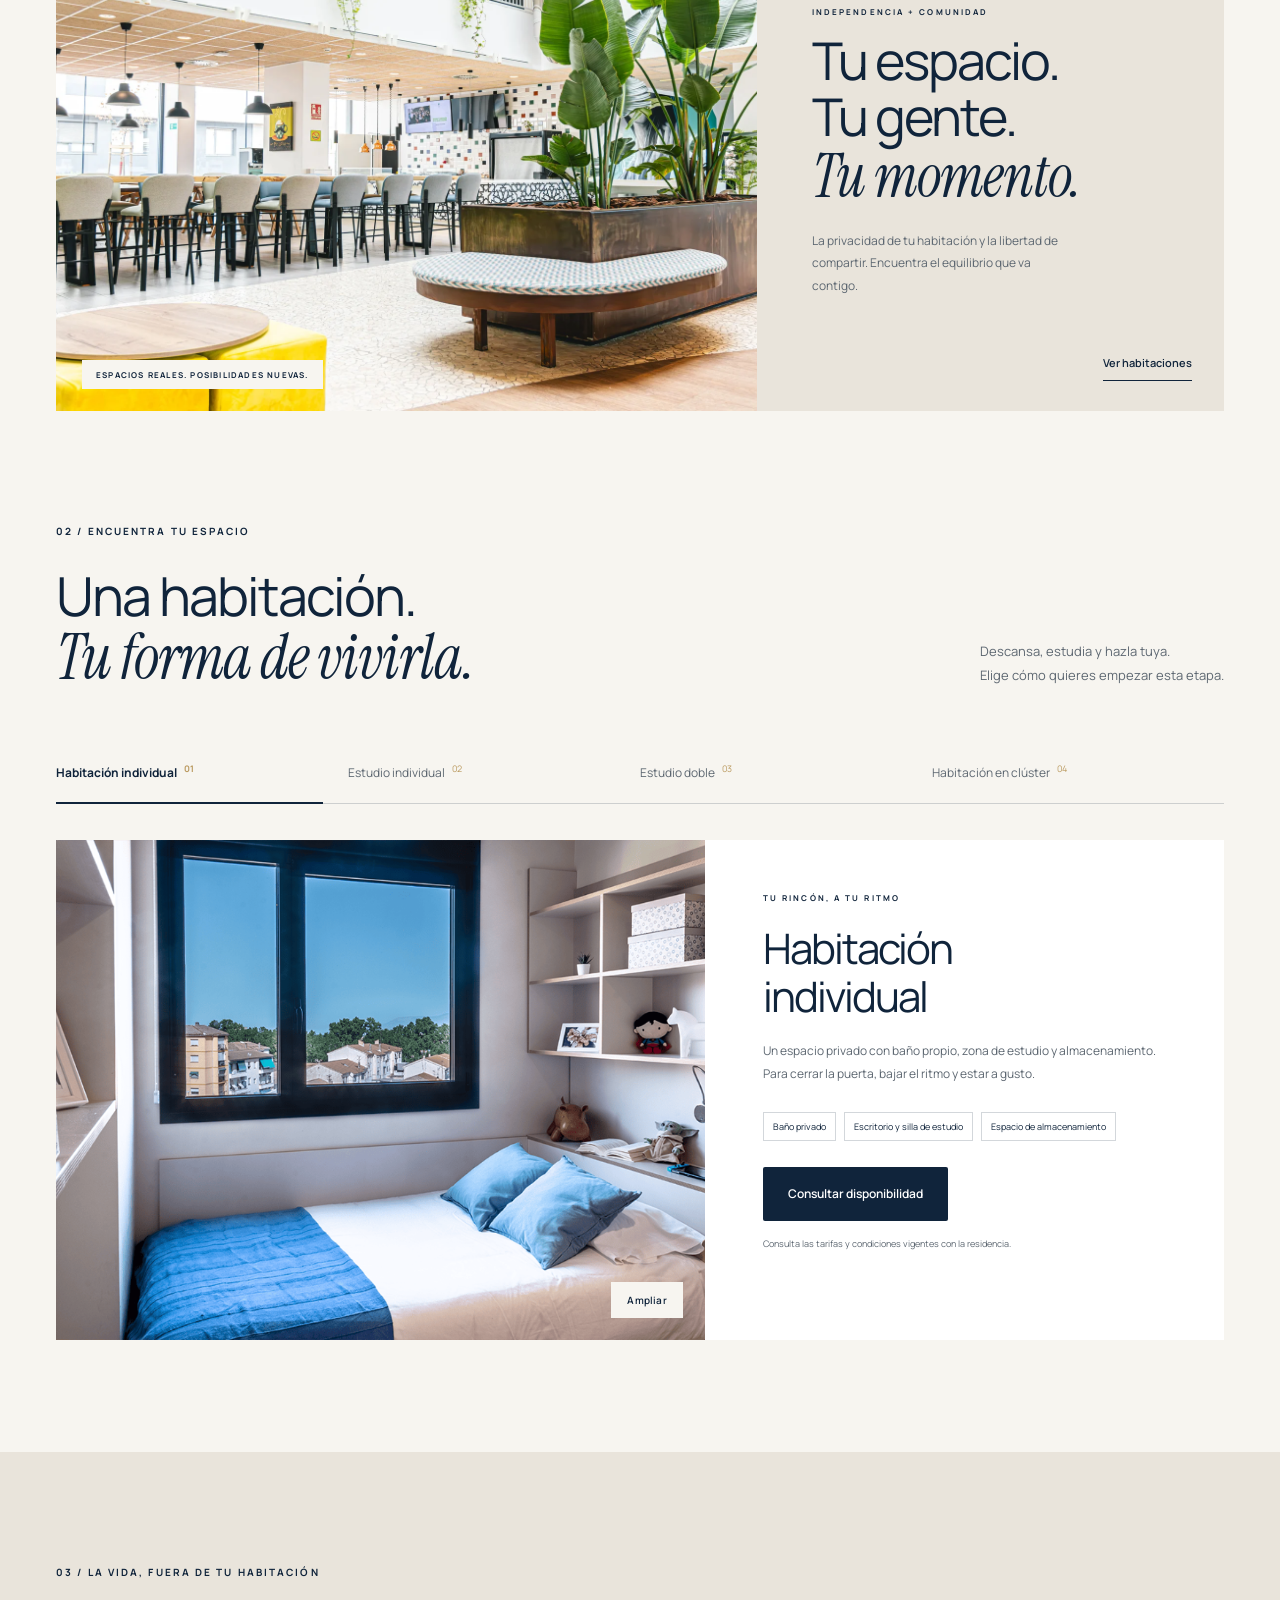
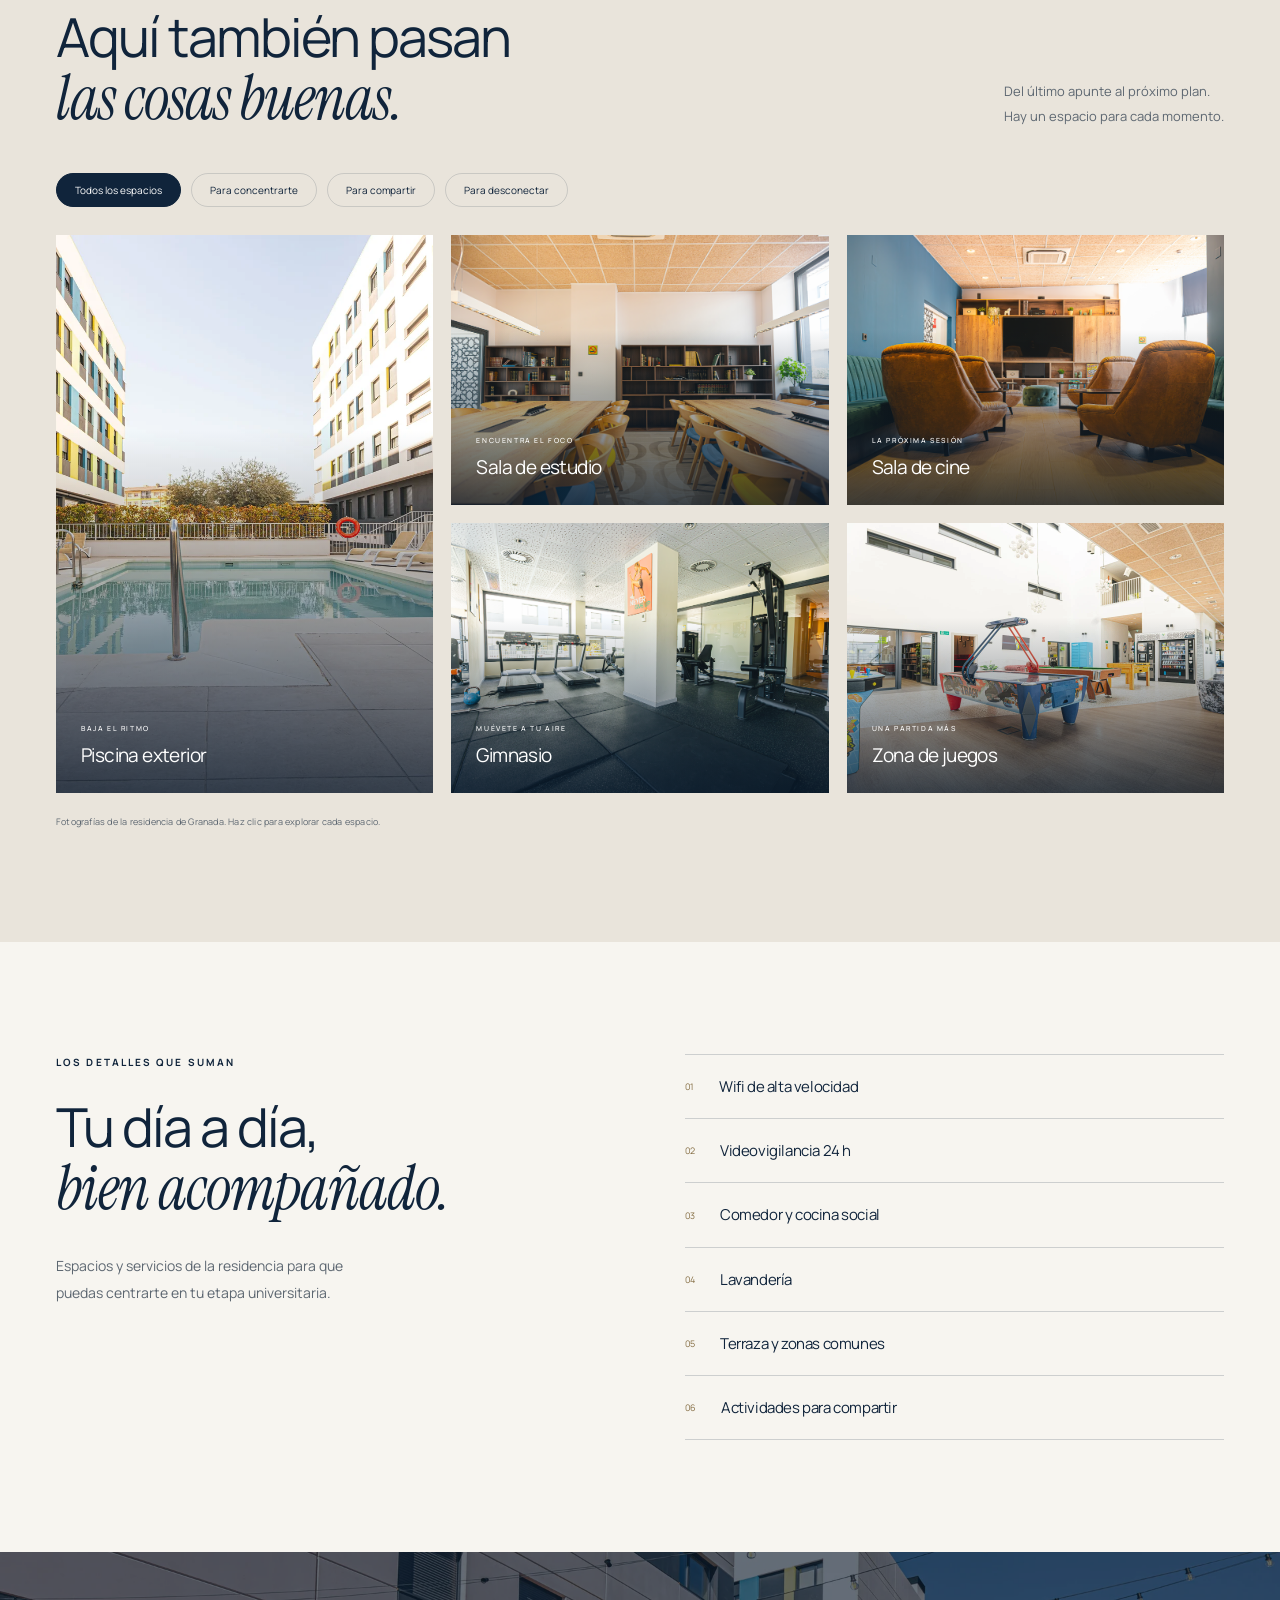
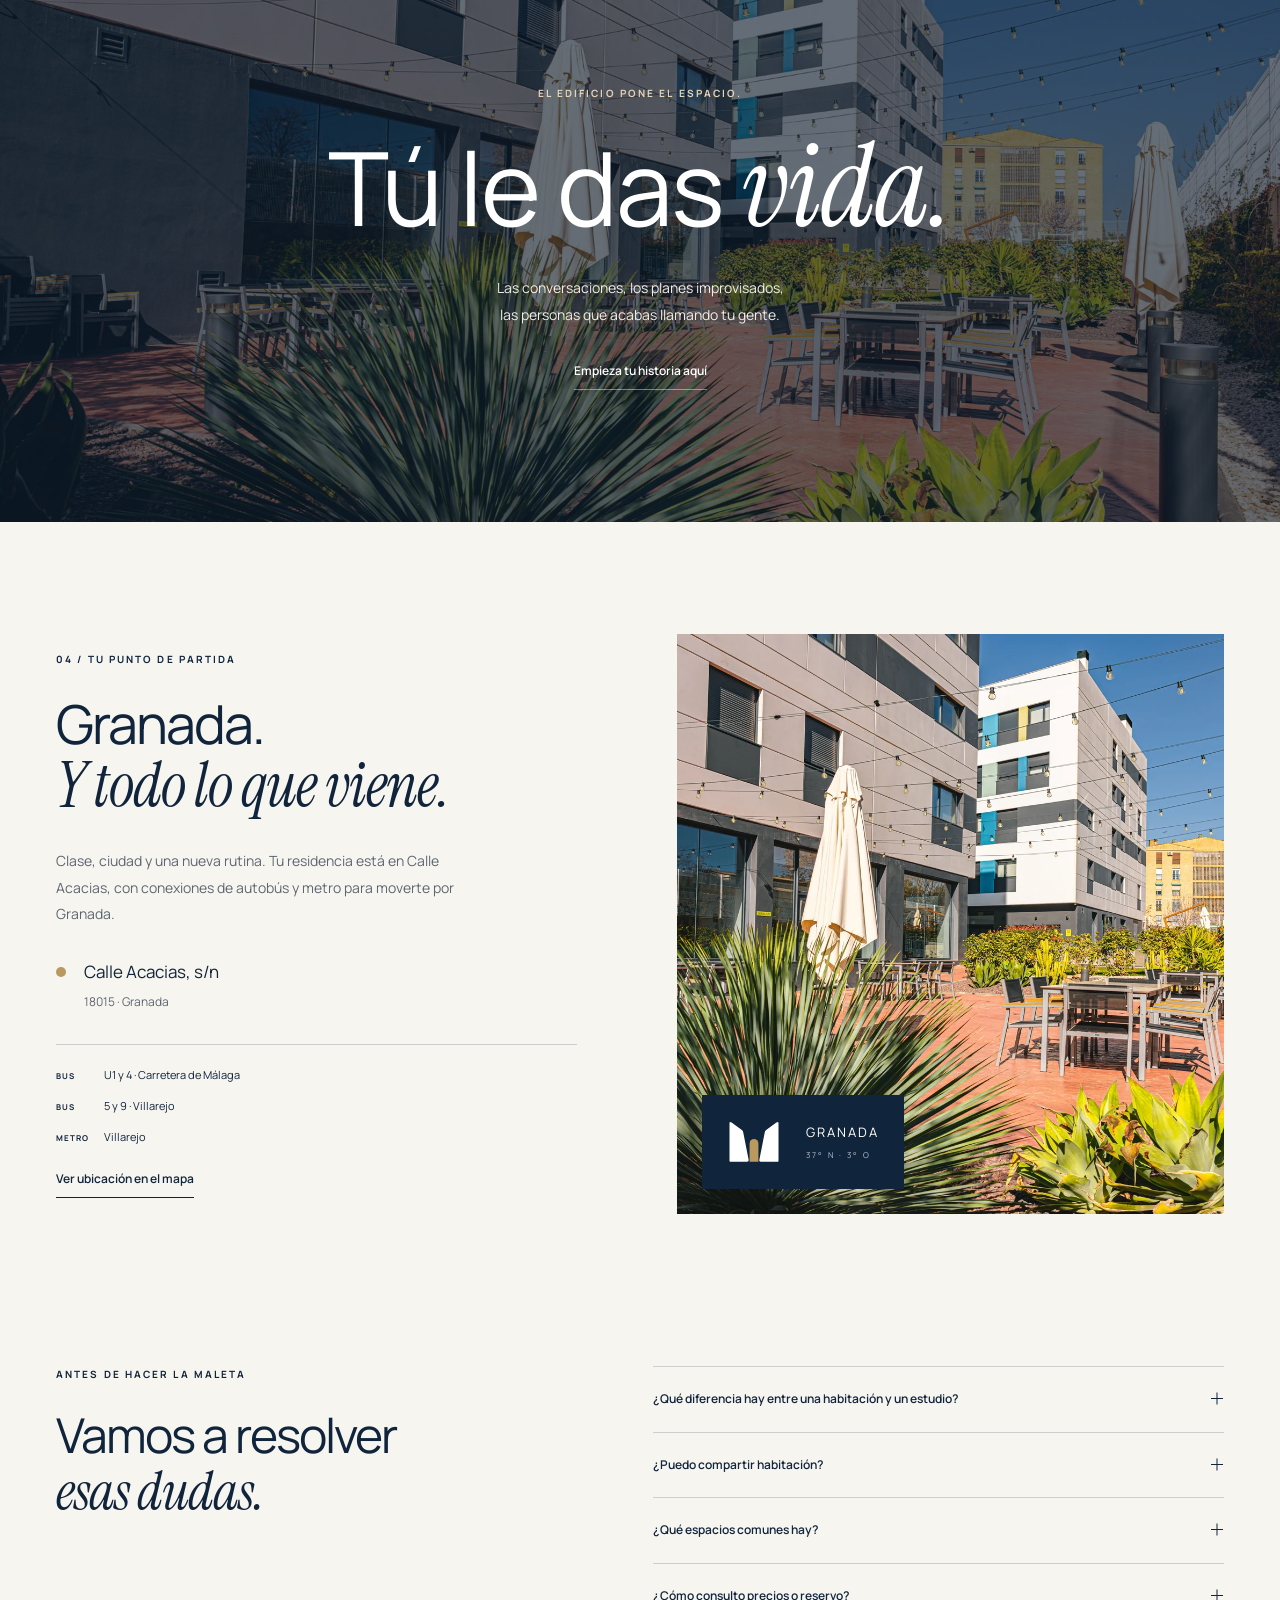
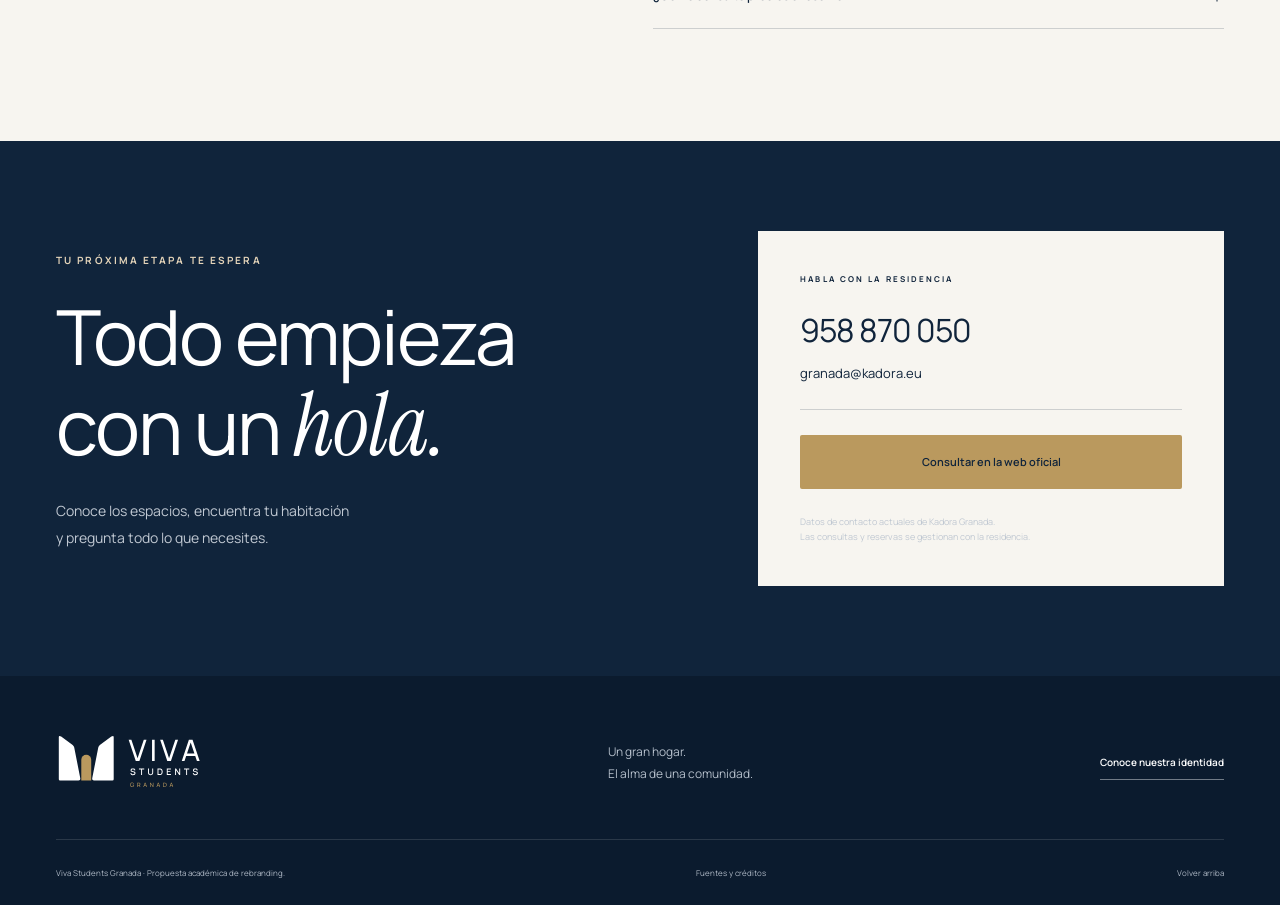
==== commit fb38fdbf: "Remove decorative arrow glyphs and refine text controls" ====
--- a/index.html
+++ b/index.html
@@ -8,26 +8,26 @@
 <link rel="icon" type="image/svg+xml" href="assets/brand/favicon.svg">
 <link rel="preload" href="assets/fonts/Manrope-Variable.ttf" as="font" type="font/ttf" crossorigin>
 <link rel="preload" href="assets/photos/piscina.webp" as="image">
-<link rel="stylesheet" href="style.css"><script defer src="app.js"></script>
+<link rel="stylesheet" href="style.css?v=2"><script defer src="app.js"></script>
 </head>
 <body>
 <a class="skip" href="#contenido">Saltar al contenido</a>
 <div class="topline"><span>GRANADA · CALLE ACACIAS, S/N</span><span>Una nueva identidad. El mismo lugar para vivir.</span></div>
-<header class="header"><a class="brand" href="#inicio" aria-label="Viva Students Granada, inicio"><img src="assets/brand/viva-horizontal-color.svg" width="205" height="63" alt="Viva Students Granada"></a><nav aria-label="Navegación principal" id="nav"><a href="#residencia">La residencia</a><a href="#habitaciones">Habitaciones</a><a href="#espacios">Espacios</a><a href="#ubicacion">Granada</a></nav><a class="button small header-cta" href="#contacto">Ven a conocernos <span aria-hidden="true">↗</span></a><button class="menu-toggle" aria-label="Abrir menú" aria-expanded="false" aria-controls="nav"><span></span><span></span></button></header>
+<header class="header"><a class="brand" href="#inicio" aria-label="Viva Students Granada, inicio"><img src="assets/brand/viva-horizontal-color.svg" width="205" height="63" alt="Viva Students Granada"></a><nav aria-label="Navegación principal" id="nav"><a href="#residencia">La residencia</a><a href="#habitaciones">Habitaciones</a><a href="#espacios">Espacios</a><a href="#ubicacion">Granada</a></nav><a class="button small header-cta" href="#contacto">Ven a conocernos</a><button class="menu-toggle" aria-label="Abrir menú" aria-expanded="false" aria-controls="nav"><span></span><span></span></button></header>
 <main id="contenido">
-<section class="hero" id="inicio" aria-labelledby="hero-title"><img class="hero-photo" src="assets/photos/piscina.webp" alt="Piscina y edificios de la residencia de estudiantes en Calle Acacias, Granada" width="1920" height="1080" fetchpriority="high"><div class="hero-shade"></div><div class="hero-content"><p class="eyebrow light"><span></span> TU RESIDENCIA DE ESTUDIANTES EN GRANADA</p><h1 id="hero-title">Tu nueva etapa.<br>Tu próximo <em>hogar.</em></h1><p class="hero-copy">Un espacio para ser tú. Una ciudad por descubrir.<br>Y muchas historias que empiezan cuando llegas.</p><div class="hero-actions"><a class="button amber" href="#habitaciones">Encuentra tu habitación <span aria-hidden="true">↗</span></a><a class="text-link light" href="#residencia">Descubre Viva <span aria-hidden="true">↓</span></a></div></div><div class="hero-bottom"><span>VIVA STUDENTS GRANADA</span><span class="hero-line"></span><span>TÚ LE DAS VIDA.</span><a href="#residencia" aria-label="Descubrir la residencia" class="down-arrow">↓</a></div></section>
-<div class="amenity-ribbon" aria-label="Instalaciones destacadas"><span>Piscina</span><i>✦</i><span>Gimnasio</span><i>✦</i><span>Sala de cine</span><i>✦</i><span>Espacios de estudio</span><i>✦</i><span>Comunidad</span></div>
-<section class="intro section container" id="residencia"><div><p class="eyebrow">01 / BIENVENIDO A VIVA</p><h2>Hay lugares donde estar.<br>Y lugares donde <em>pertenecer.</em></h2></div><div class="intro-copy"><p>El café antes de clase. Una conversación que se alarga. Tu rincón para concentrarte y esa partida que termina en risas.</p><p>En Granada, tu habitación es solo el comienzo. Piscina, cine, gimnasio y espacios de estudio te esperan para encontrar tu propia manera de vivir la universidad.</p><a class="text-link" href="#espacios">Así es tu día a día <span aria-hidden="true">↗</span></a></div></section>
-<section class="residence-feature container"><div class="feature-photo"><img src="assets/photos/comedor.webp" alt="Espacio común de la residencia con mesas, luz natural y plantas" loading="lazy" width="1920" height="1080"><span class="photo-caption">ESPACIOS REALES. POSIBILIDADES NUEVAS.</span></div><div class="feature-panel"><img src="assets/brand/viva-simbolo-color.svg" alt="" class="panel-symbol" width="74" height="60"><p class="eyebrow">INDEPENDENCIA + COMUNIDAD</p><h3>Tu espacio.<br>Tu gente.<br><em>Tu momento.</em></h3><p>La privacidad de tu habitación y la libertad de compartir. Encuentra el equilibrio que va contigo.</p><a href="#habitaciones" class="circle-link" aria-label="Ver habitaciones">↗</a></div></section>
-<section class="rooms section container" id="habitaciones" aria-labelledby="rooms-title"><div class="section-heading"><div><p class="eyebrow">02 / ENCUENTRA TU ESPACIO</p><h2 id="rooms-title">Una habitación.<br><em>Tu forma de vivirla.</em></h2></div><p>Descansa, estudia y hazla tuya.<br>Elige cómo quieres empezar esta etapa.</p></div><div class="room-tabs" role="tablist" aria-label="Tipos de habitación"><button id="tab-individual" type="button" role="tab" aria-selected="true" aria-controls="room-panel" data-room="individual">Habitación individual <span>01</span></button><button id="tab-estudio" type="button" role="tab" aria-selected="false" aria-controls="room-panel" tabindex="-1" data-room="estudio">Estudio individual <span>02</span></button><button id="tab-doble" type="button" role="tab" aria-selected="false" aria-controls="room-panel" tabindex="-1" data-room="doble">Estudio doble <span>03</span></button><button id="tab-cluster" type="button" role="tab" aria-selected="false" aria-controls="room-panel" tabindex="-1" data-room="cluster">Habitación en clúster <span>04</span></button></div><div class="room-panel" id="room-panel" role="tabpanel" aria-labelledby="tab-individual"><button class="room-image-button gallery-open" data-photo="habitacion-individual.webp" data-title="Habitación individual" aria-label="Ampliar fotografía de la habitación"><img id="room-photo" src="assets/photos/habitacion-individual.webp" alt="Habitación individual real de la residencia de Granada" loading="lazy" width="1200" height="800"><span class="expand-icon" aria-hidden="true">↗</span></button><div class="room-info"><p class="eyebrow" id="room-label">TU RINCÓN, A TU RITMO</p><h3 id="room-title">Habitación<br>individual</h3><p id="room-description">Un espacio privado con baño propio, zona de estudio y almacenamiento. Para cerrar la puerta, bajar el ritmo y estar a gusto.</p><ul class="room-details" id="room-details"><li>Baño privado</li><li>Escritorio y silla de estudio</li><li>Espacio de almacenamiento</li></ul><a class="button" href="#contacto">Consultar disponibilidad <span aria-hidden="true">↗</span></a><p class="fineprint">Consulta las tarifas y condiciones vigentes con la residencia.</p></div></div></section>
-<section class="spaces section" id="espacios" aria-labelledby="spaces-title"><div class="container"><div class="section-heading"><div><p class="eyebrow">03 / LA VIDA, FUERA DE TU HABITACIÓN</p><h2 id="spaces-title">Aquí también pasan<br><em>las cosas buenas.</em></h2></div><p>Del último apunte al próximo plan.<br>Hay un espacio para cada momento.</p></div><div class="gallery-filters" role="group" aria-label="Filtrar espacios"><button class="active" aria-pressed="true" data-filter="all">Todos los espacios</button><button aria-pressed="false" data-filter="study">Para concentrarte</button><button aria-pressed="false" data-filter="social">Para compartir</button><button aria-pressed="false" data-filter="active">Para desconectar</button></div><div class="spaces-grid"><button class="space-card space-large gallery-open" data-category="active" data-photo="piscina.webp" data-title="Piscina exterior"><img src="assets/photos/piscina.webp" alt="Piscina exterior entre los edificios de la residencia" loading="lazy" width="1920" height="1080"><span class="space-label"><span><small>BAJA EL RITMO</small>Piscina exterior</span><b aria-hidden="true">↗</b></span></button><button class="space-card gallery-open" data-category="study" data-photo="sala-estudio.png" data-title="Sala de estudio"><img src="assets/photos/sala-estudio.png" alt="Sala de estudio con mesas amplias y luz natural" loading="lazy" width="1200" height="800"><span class="space-label"><span><small>ENCUENTRA EL FOCO</small>Sala de estudio</span><b aria-hidden="true">↗</b></span></button><button class="space-card gallery-open" data-category="social" data-photo="cine.png" data-title="Sala de cine"><img src="assets/photos/cine.png" alt="Sala de cine de la residencia con sofás y pantalla" loading="lazy" width="1200" height="800"><span class="space-label"><span><small>LA PRÓXIMA SESIÓN</small>Sala de cine</span><b aria-hidden="true">↗</b></span></button><button class="space-card gallery-open" data-category="active" data-photo="gimnasio.png" data-title="Gimnasio"><img src="assets/photos/gimnasio.png" alt="Gimnasio real con máquinas de cardio y musculación" loading="lazy" width="1200" height="800"><span class="space-label"><span><small>MUÉVETE A TU AIRE</small>Gimnasio</span><b aria-hidden="true">↗</b></span></button><button class="space-card gallery-open" data-category="social" data-photo="sala-estar.webp" data-title="Zona de juegos y convivencia"><img src="assets/photos/sala-estar.webp" alt="Zona de juegos y convivencia con mesas de juego y asientos" loading="lazy" width="1200" height="800"><span class="space-label"><span><small>UNA PARTIDA MÁS</small>Zona de juegos</span><b aria-hidden="true">↗</b></span></button></div><p class="gallery-note">Fotografías de la residencia de Granada. Haz clic para explorar cada espacio.</p></div></section>
-<section class="everyday section container"><div class="everyday-title"><p class="eyebrow">LOS DETALLES QUE SUMAN</p><h2>Tu día a día,<br><em>bien acompañado.</em></h2><p>Espacios y servicios de la residencia para que puedas centrarte en tu etapa universitaria.</p></div><div class="service-list"><div><span>01</span><h3>Wifi de alta velocidad</h3><b aria-hidden="true">↗</b></div><div><span>02</span><h3>Videovigilancia 24 h</h3><b aria-hidden="true">↗</b></div><div><span>03</span><h3>Comedor y cocina social</h3><b aria-hidden="true">↗</b></div><div><span>04</span><h3>Lavandería</h3><b aria-hidden="true">↗</b></div><div><span>05</span><h3>Terraza y zonas comunes</h3><b aria-hidden="true">↗</b></div><div><span>06</span><h3>Actividades para compartir</h3><b aria-hidden="true">↗</b></div></div></section>
-<section class="community"><img src="assets/photos/patio-exterior.webp" alt="Terraza y patio de la residencia de Granada" loading="lazy" width="1920" height="1080"><div class="community-copy"><p class="eyebrow light">EL EDIFICIO PONE EL ESPACIO.</p><h2>Tú le das <em>vida.</em></h2><p>Las conversaciones, los planes improvisados,<br>las personas que acabas llamando tu gente.</p><a href="#contacto" class="text-link light">Empieza tu historia aquí <span aria-hidden="true">↗</span></a></div></section>
-<section class="location section container" id="ubicacion"><div class="location-copy"><p class="eyebrow">04 / TU PUNTO DE PARTIDA</p><h2>Granada.<br><em>Y todo lo que viene.</em></h2><p>Clase, ciudad y una nueva rutina. Tu residencia está en Calle Acacias, con conexiones de autobús y metro para moverte por Granada.</p><address><span class="address-dot" aria-hidden="true"></span><div>Calle Acacias, s/n<br><small>18015 · Granada</small></div></address><div class="transport"><p><span>BUS</span>U1 y 4 · Carretera de Málaga</p><p><span>BUS</span>5 y 9 · Villarejo</p><p><span>METRO</span>Villarejo</p></div><a class="text-link" href="https://www.google.com/maps/search/?api=1&amp;query=Kadora+Granada+Calle+Acacias" target="_blank" rel="noopener">Ver ubicación en el mapa <span aria-hidden="true">↗</span></a></div><div class="location-image"><img src="assets/photos/patio-exterior.webp" alt="Edificio de la residencia visto desde su terraza exterior" loading="lazy" width="1920" height="1080"><div class="location-stamp"><img src="assets/brand/viva-simbolo-blanco.svg" width="54" height="44" alt=""><span>GRANADA<br><small>37° N · 3° O</small></span></div></div></section>
-<section class="faq section container"><div><p class="eyebrow">ANTES DE HACER LA MALETA</p><h2>Vamos a resolver<br><em>esas dudas.</em></h2></div><div class="faq-list"><details><summary>¿Qué diferencia hay entre una habitación y un estudio?<span aria-hidden="true">+</span></summary><p>El estudio individual incorpora cocina privada y baño propio. La habitación individual tiene baño privado y zona de estudio. En el clúster, la habitación es privada y compartes cocina y salón con otros residentes.</p></details><details><summary>¿Puedo compartir habitación?<span aria-hidden="true">+</span></summary><p>La residencia dispone de estudios dobles para dos residentes, con cocina y baño compartidos dentro del estudio. Consulta disponibilidad y condiciones antes de elegir tu estancia.</p></details><details><summary>¿Qué espacios comunes hay?<span aria-hidden="true">+</span></summary><p>Entre las instalaciones de Granada hay piscina, gimnasio, sala de cine, salas de estudio, zonas de juegos, karaoke, comedor y terraza. Puedes ver fotografías reales en la galería.</p></details><details><summary>¿Cómo consulto precios o reservo?<span aria-hidden="true">+</span></summary><p>Las tarifas dependen del tipo de habitación, la duración y la disponibilidad. Usa los datos de contacto actuales o la web oficial de la residencia para conocer las condiciones y tramitar una reserva.</p></details></div></section>
-<section class="contact" id="contacto"><div class="container contact-inner"><div><p class="eyebrow light">TU PRÓXIMA ETAPA TE ESPERA</p><h2>Todo empieza<br>con un <em>hola.</em></h2><p>Conoce los espacios, encuentra tu habitación<br>y pregunta todo lo que necesites.</p></div><div class="contact-card"><p class="eyebrow">HABLA CON LA RESIDENCIA</p><a href="tel:+34958870050" class="contact-phone">958 870 050 <span aria-hidden="true">↗</span></a><a href="mailto:granada@kadora.eu" class="contact-email">granada@kadora.eu</a><hr><a class="button amber" href="https://kadora.es/residencias/residencia-universitaria-granada/" target="_blank" rel="noopener">Consultar en la web oficial <span aria-hidden="true">↗</span></a><p class="fineprint">Datos de contacto actuales de Kadora Granada.<br>Las consultas y reservas se gestionan con la residencia.</p></div></div></section>
+<section class="hero" id="inicio" aria-labelledby="hero-title"><img class="hero-photo" src="assets/photos/piscina.webp" alt="Piscina y edificios de la residencia de estudiantes en Calle Acacias, Granada" width="1920" height="1080" fetchpriority="high"><div class="hero-shade"></div><div class="hero-content"><p class="eyebrow light"><span></span> TU RESIDENCIA DE ESTUDIANTES EN GRANADA</p><h1 id="hero-title">Tu nueva etapa.<br>Tu próximo <em>hogar.</em></h1><p class="hero-copy">Un espacio para ser tú. Una ciudad por descubrir.<br>Y muchas historias que empiezan cuando llegas.</p><div class="hero-actions"><a class="button amber" href="#habitaciones">Encuentra tu habitación</a><a class="text-link light" href="#residencia">Descubre Viva</a></div></div><div class="hero-bottom"><span>VIVA STUDENTS GRANADA</span><span class="hero-line"></span><span>TÚ LE DAS VIDA.</span></div></section>
+<div class="amenity-ribbon" aria-label="Instalaciones destacadas"><span>Piscina</span><i class="ribbon-separator" aria-hidden="true"></i><span>Gimnasio</span><i class="ribbon-separator" aria-hidden="true"></i><span>Sala de cine</span><i class="ribbon-separator" aria-hidden="true"></i><span>Espacios de estudio</span><i class="ribbon-separator" aria-hidden="true"></i><span>Comunidad</span></div>
+<section class="intro section container" id="residencia"><div><p class="eyebrow">01 / BIENVENIDO A VIVA</p><h2>Hay lugares donde estar.<br>Y lugares donde <em>pertenecer.</em></h2></div><div class="intro-copy"><p>El café antes de clase. Una conversación que se alarga. Tu rincón para concentrarte y esa partida que termina en risas.</p><p>En Granada, tu habitación es solo el comienzo. Piscina, cine, gimnasio y espacios de estudio te esperan para encontrar tu propia manera de vivir la universidad.</p><a class="text-link" href="#espacios">Así es tu día a día</a></div></section>
+<section class="residence-feature container"><div class="feature-photo"><img src="assets/photos/comedor.webp" alt="Espacio común de la residencia con mesas, luz natural y plantas" loading="lazy" width="1920" height="1080"><span class="photo-caption">ESPACIOS REALES. POSIBILIDADES NUEVAS.</span></div><div class="feature-panel"><img src="assets/brand/viva-simbolo-color.svg" alt="" class="panel-symbol" width="74" height="60"><p class="eyebrow">INDEPENDENCIA + COMUNIDAD</p><h3>Tu espacio.<br>Tu gente.<br><em>Tu momento.</em></h3><p>La privacidad de tu habitación y la libertad de compartir. Encuentra el equilibrio que va contigo.</p><a href="#habitaciones" class="text-link feature-more" aria-label="Ver habitaciones">Ver habitaciones</a></div></section>
+<section class="rooms section container" id="habitaciones" aria-labelledby="rooms-title"><div class="section-heading"><div><p class="eyebrow">02 / ENCUENTRA TU ESPACIO</p><h2 id="rooms-title">Una habitación.<br><em>Tu forma de vivirla.</em></h2></div><p>Descansa, estudia y hazla tuya.<br>Elige cómo quieres empezar esta etapa.</p></div><div class="room-tabs" role="tablist" aria-label="Tipos de habitación"><button id="tab-individual" type="button" role="tab" aria-selected="true" aria-controls="room-panel" data-room="individual">Habitación individual <span>01</span></button><button id="tab-estudio" type="button" role="tab" aria-selected="false" aria-controls="room-panel" tabindex="-1" data-room="estudio">Estudio individual <span>02</span></button><button id="tab-doble" type="button" role="tab" aria-selected="false" aria-controls="room-panel" tabindex="-1" data-room="doble">Estudio doble <span>03</span></button><button id="tab-cluster" type="button" role="tab" aria-selected="false" aria-controls="room-panel" tabindex="-1" data-room="cluster">Habitación en clúster <span>04</span></button></div><div class="room-panel" id="room-panel" role="tabpanel" aria-labelledby="tab-individual"><button class="room-image-button gallery-open" data-photo="habitacion-individual.webp" data-title="Habitación individual" aria-label="Ampliar fotografía de la habitación"><img id="room-photo" src="assets/photos/habitacion-individual.webp" alt="Habitación individual real de la residencia de Granada" loading="lazy" width="1200" height="800"><span class="expand-label" aria-hidden="true">Ampliar</span></button><div class="room-info"><p class="eyebrow" id="room-label">TU RINCÓN, A TU RITMO</p><h3 id="room-title">Habitación<br>individual</h3><p id="room-description">Un espacio privado con baño propio, zona de estudio y almacenamiento. Para cerrar la puerta, bajar el ritmo y estar a gusto.</p><ul class="room-details" id="room-details"><li>Baño privado</li><li>Escritorio y silla de estudio</li><li>Espacio de almacenamiento</li></ul><a class="button" href="#contacto">Consultar disponibilidad</a><p class="fineprint">Consulta las tarifas y condiciones vigentes con la residencia.</p></div></div></section>
+<section class="spaces section" id="espacios" aria-labelledby="spaces-title"><div class="container"><div class="section-heading"><div><p class="eyebrow">03 / LA VIDA, FUERA DE TU HABITACIÓN</p><h2 id="spaces-title">Aquí también pasan<br><em>las cosas buenas.</em></h2></div><p>Del último apunte al próximo plan.<br>Hay un espacio para cada momento.</p></div><div class="gallery-filters" role="group" aria-label="Filtrar espacios"><button class="active" aria-pressed="true" data-filter="all">Todos los espacios</button><button aria-pressed="false" data-filter="study">Para concentrarte</button><button aria-pressed="false" data-filter="social">Para compartir</button><button aria-pressed="false" data-filter="active">Para desconectar</button></div><div class="spaces-grid"><button class="space-card space-large gallery-open" data-category="active" data-photo="piscina.webp" data-title="Piscina exterior"><img src="assets/photos/piscina.webp" alt="Piscina exterior entre los edificios de la residencia" loading="lazy" width="1920" height="1080"><span class="space-label"><span><small>BAJA EL RITMO</small>Piscina exterior</span></span></button><button class="space-card gallery-open" data-category="study" data-photo="sala-estudio.png" data-title="Sala de estudio"><img src="assets/photos/sala-estudio.png" alt="Sala de estudio con mesas amplias y luz natural" loading="lazy" width="1200" height="800"><span class="space-label"><span><small>ENCUENTRA EL FOCO</small>Sala de estudio</span></span></button><button class="space-card gallery-open" data-category="social" data-photo="cine.png" data-title="Sala de cine"><img src="assets/photos/cine.png" alt="Sala de cine de la residencia con sofás y pantalla" loading="lazy" width="1200" height="800"><span class="space-label"><span><small>LA PRÓXIMA SESIÓN</small>Sala de cine</span></span></button><button class="space-card gallery-open" data-category="active" data-photo="gimnasio.png" data-title="Gimnasio"><img src="assets/photos/gimnasio.png" alt="Gimnasio real con máquinas de cardio y musculación" loading="lazy" width="1200" height="800"><span class="space-label"><span><small>MUÉVETE A TU AIRE</small>Gimnasio</span></span></button><button class="space-card gallery-open" data-category="social" data-photo="sala-estar.webp" data-title="Zona de juegos y convivencia"><img src="assets/photos/sala-estar.webp" alt="Zona de juegos y convivencia con mesas de juego y asientos" loading="lazy" width="1200" height="800"><span class="space-label"><span><small>UNA PARTIDA MÁS</small>Zona de juegos</span></span></button></div><p class="gallery-note">Fotografías de la residencia de Granada. Haz clic para explorar cada espacio.</p></div></section>
+<section class="everyday section container"><div class="everyday-title"><p class="eyebrow">LOS DETALLES QUE SUMAN</p><h2>Tu día a día,<br><em>bien acompañado.</em></h2><p>Espacios y servicios de la residencia para que puedas centrarte en tu etapa universitaria.</p></div><div class="service-list"><div><span>01</span><h3>Wifi de alta velocidad</h3></div><div><span>02</span><h3>Videovigilancia 24 h</h3></div><div><span>03</span><h3>Comedor y cocina social</h3></div><div><span>04</span><h3>Lavandería</h3></div><div><span>05</span><h3>Terraza y zonas comunes</h3></div><div><span>06</span><h3>Actividades para compartir</h3></div></div></section>
+<section class="community"><img src="assets/photos/patio-exterior.webp" alt="Terraza y patio de la residencia de Granada" loading="lazy" width="1920" height="1080"><div class="community-copy"><p class="eyebrow light">EL EDIFICIO PONE EL ESPACIO.</p><h2>Tú le das <em>vida.</em></h2><p>Las conversaciones, los planes improvisados,<br>las personas que acabas llamando tu gente.</p><a href="#contacto" class="text-link light">Empieza tu historia aquí</a></div></section>
+<section class="location section container" id="ubicacion"><div class="location-copy"><p class="eyebrow">04 / TU PUNTO DE PARTIDA</p><h2>Granada.<br><em>Y todo lo que viene.</em></h2><p>Clase, ciudad y una nueva rutina. Tu residencia está en Calle Acacias, con conexiones de autobús y metro para moverte por Granada.</p><address><span class="address-dot" aria-hidden="true"></span><div>Calle Acacias, s/n<br><small>18015 · Granada</small></div></address><div class="transport"><p><span>BUS</span>U1 y 4 · Carretera de Málaga</p><p><span>BUS</span>5 y 9 · Villarejo</p><p><span>METRO</span>Villarejo</p></div><a class="text-link" href="https://www.google.com/maps/search/?api=1&amp;query=Kadora+Granada+Calle+Acacias" target="_blank" rel="noopener">Ver ubicación en el mapa</a></div><div class="location-image"><img src="assets/photos/patio-exterior.webp" alt="Edificio de la residencia visto desde su terraza exterior" loading="lazy" width="1920" height="1080"><div class="location-stamp"><img src="assets/brand/viva-simbolo-blanco.svg" width="54" height="44" alt=""><span>GRANADA<br><small>37° N · 3° O</small></span></div></div></section>
+<section class="faq section container"><div><p class="eyebrow">ANTES DE HACER LA MALETA</p><h2>Vamos a resolver<br><em>esas dudas.</em></h2></div><div class="faq-list"><details><summary>¿Qué diferencia hay entre una habitación y un estudio?<span class="faq-toggle" aria-hidden="true"></span></summary><p>El estudio individual incorpora cocina privada y baño propio. La habitación individual tiene baño privado y zona de estudio. En el clúster, la habitación es privada y compartes cocina y salón con otros residentes.</p></details><details><summary>¿Puedo compartir habitación?<span class="faq-toggle" aria-hidden="true"></span></summary><p>La residencia dispone de estudios dobles para dos residentes, con cocina y baño compartidos dentro del estudio. Consulta disponibilidad y condiciones antes de elegir tu estancia.</p></details><details><summary>¿Qué espacios comunes hay?<span class="faq-toggle" aria-hidden="true"></span></summary><p>Entre las instalaciones de Granada hay piscina, gimnasio, sala de cine, salas de estudio, zonas de juegos, karaoke, comedor y terraza. Puedes ver fotografías reales en la galería.</p></details><details><summary>¿Cómo consulto precios o reservo?<span class="faq-toggle" aria-hidden="true"></span></summary><p>Las tarifas dependen del tipo de habitación, la duración y la disponibilidad. Usa los datos de contacto actuales o la web oficial de la residencia para conocer las condiciones y tramitar una reserva.</p></details></div></section>
+<section class="contact" id="contacto"><div class="container contact-inner"><div><p class="eyebrow light">TU PRÓXIMA ETAPA TE ESPERA</p><h2>Todo empieza<br>con un <em>hola.</em></h2><p>Conoce los espacios, encuentra tu habitación<br>y pregunta todo lo que necesites.</p></div><div class="contact-card"><p class="eyebrow">HABLA CON LA RESIDENCIA</p><a href="tel:+34958870050" class="contact-phone">958 870 050</a><a href="mailto:granada@kadora.eu" class="contact-email">granada@kadora.eu</a><hr><a class="button amber" href="https://kadora.es/residencias/residencia-universitaria-granada/" target="_blank" rel="noopener">Consultar en la web oficial</a><p class="fineprint">Datos de contacto actuales de Kadora Granada.<br>Las consultas y reservas se gestionan con la residencia.</p></div></div></section>
 </main>
-<footer><div class="container footer-main"><a href="#inicio" aria-label="Volver al inicio"><img src="assets/brand/viva-horizontal-blanco.svg" width="205" height="63" alt="Viva Students Granada"></a><p>Un gran hogar.<br>El alma de una comunidad.</p><a href="marca.html" class="text-link light">Conoce nuestra identidad <span aria-hidden="true">↗</span></a></div><div class="container footer-bottom"><p>Viva Students Granada · Propuesta académica de rebranding.</p><button class="plain-button" id="credits-open">Fuentes y créditos ↗</button><a href="#inicio">Volver arriba ↑</a></div></footer>
-<dialog id="photo-dialog" class="photo-dialog" aria-labelledby="photo-caption"><button class="dialog-close" aria-label="Cerrar fotografía">×</button><img src="assets/photos/piscina.webp" alt="" id="lightbox-image"><div class="lightbox-footer"><p id="photo-caption">Piscina exterior</p><span>Fotografía original · Kadora Granada</span></div></dialog>
-<dialog id="credits-dialog" class="credits-dialog" aria-labelledby="credits-title"><button class="dialog-close" aria-label="Cerrar créditos">×</button><p class="eyebrow">SOBRE ESTA PROPUESTA</p><h2 id="credits-title">Mismo lugar.<br><em>Nueva identidad.</em></h2><p>Proyecto académico para la asignatura de Motion Graphics y 3D: After Effects. Viva Students es una propuesta de marca; no representa un cambio comercial anunciado por Kadora.</p><p>Las fotografías, instalaciones y datos de contacto proceden de la página oficial de <a href="https://kadora.es/residencias/residencia-universitaria-granada/" target="_blank" rel="noopener">Kadora Granada</a>. Las imágenes se conservan sin alterar; sus derechos pertenecen a sus titulares. Consulta las tarifas y condiciones directamente con la residencia.</p><p>Fuentes tipográficas: Manrope e Instrument Serif, con licencias SIL Open Font License incluidas en el proyecto. Esta maqueta no recoge datos personales ni realiza reservas.</p><a class="text-link" href="marca.html">Ver el sistema de marca ↗</a></dialog>
+<footer><div class="container footer-main"><a href="#inicio" aria-label="Volver al inicio"><img src="assets/brand/viva-horizontal-blanco.svg" width="205" height="63" alt="Viva Students Granada"></a><p>Un gran hogar.<br>El alma de una comunidad.</p><a href="marca.html" class="text-link light">Conoce nuestra identidad</a></div><div class="container footer-bottom"><p>Viva Students Granada · Propuesta académica de rebranding.</p><button class="plain-button" id="credits-open">Fuentes y créditos</button><a href="#inicio">Volver arriba</a></div></footer>
+<dialog id="photo-dialog" class="photo-dialog" aria-labelledby="photo-caption"><button class="dialog-close" aria-label="Cerrar fotografía">Cerrar</button><img src="assets/photos/piscina.webp" alt="" id="lightbox-image"><div class="lightbox-footer"><p id="photo-caption">Piscina exterior</p><span>Fotografía original · Kadora Granada</span></div></dialog>
+<dialog id="credits-dialog" class="credits-dialog" aria-labelledby="credits-title"><button class="dialog-close" aria-label="Cerrar créditos">Cerrar</button><p class="eyebrow">SOBRE ESTA PROPUESTA</p><h2 id="credits-title">Mismo lugar.<br><em>Nueva identidad.</em></h2><p>Proyecto académico para la asignatura de Motion Graphics y 3D: After Effects. Viva Students es una propuesta de marca; no representa un cambio comercial anunciado por Kadora.</p><p>Las fotografías, instalaciones y datos de contacto proceden de la página oficial de <a href="https://kadora.es/residencias/residencia-universitaria-granada/" target="_blank" rel="noopener">Kadora Granada</a>. Las imágenes se conservan sin alterar; sus derechos pertenecen a sus titulares. Consulta las tarifas y condiciones directamente con la residencia.</p><p>Fuentes tipográficas: Manrope e Instrument Serif, con licencias SIL Open Font License incluidas en el proyecto. Esta maqueta no recoge datos personales ni realiza reservas.</p><a class="text-link" href="marca.html">Ver el sistema de marca</a></dialog>
 </body></html>
--- a/style.css
+++ b/style.css
@@ -6,3 +6,16 @@
 @media(max-width:800px){html{scroll-padding-top:80px}.container{width:calc(100% - 40px)}.section{padding-top:70px;padding-bottom:70px}.topline{height:27px;padding:0 20px;font-size:7px;letter-spacing:1px}.topline span:last-child{display:none}.header{height:80px;padding:0 20px;gap:18px}.brand{width:147px}.header-cta{margin-left:auto;min-height:39px!important;padding:10px 12px!important;font-size:9px!important;gap:15px!important}.menu-toggle{display:block}.header nav{position:absolute;top:80px;left:0;right:0;background:var(--ivory);padding:20px;box-shadow:0 18px 20px #10243b12;display:none;flex-direction:column;gap:0;font-size:14px}.header nav.is-open{display:flex}.header nav a{padding:15px 5px;border-bottom:1px solid var(--line)}.hero{height:calc(100svh - 107px);min-height:640px;max-height:820px;padding:65px 26px 95px;align-items:center}.hero-photo{object-position:59% center}.hero-shade{background:linear-gradient(90deg,#07182ad9,#07182a63),linear-gradient(0deg,#07182a8c,transparent 50%)}h1{font-size:64px;letter-spacing:-2.5px}.hero .eyebrow{font-size:8px;letter-spacing:1.7px;max-width:260px;margin-bottom:30px}.hero-copy{font-size:12px;line-height:1.9}.hero-actions{gap:24px;flex-wrap:wrap}.hero-actions .button{font-size:10px;padding:16px 18px;gap:22px}.hero-actions .text-link{font-size:10px;gap:16px}.hero-bottom{bottom:22px;left:26px;right:26px;gap:15px;font-size:7px;letter-spacing:1px}.hero-line{width:30px}.down-arrow{width:35px;height:35px;font-size:17px}.amenity-ribbon{justify-content:flex-start;overflow-x:auto;white-space:nowrap;gap:25px;min-height:65px;padding:20px;font-size:10px;scrollbar-width:none}.amenity-ribbon i{font-size:10px}h2{font-size:43px;letter-spacing:-1.7px}.eyebrow{font-size:8px;letter-spacing:1.6px;margin-bottom:23px}.intro{grid-template-columns:1fr;gap:0}.intro-copy{padding-top:28px;max-width:560px}.intro-copy p{font-size:12px}.intro-copy p:first-child{font-size:14px}.residence-feature{grid-template-columns:1fr}.feature-photo{min-height:330px}.feature-photo img{position:absolute;inset:0}.photo-caption{font-size:7px;left:16px;bottom:16px;padding:8px 12px}.feature-panel{padding:35px;min-height:370px}.feature-panel h3{font-size:47px}.feature-panel .panel-symbol{position:absolute;right:35px;top:35px;width:50px}.feature-panel .eyebrow{margin-top:4px;margin-bottom:25px}.feature-panel p:not(.eyebrow){max-width:280px}.section-heading{display:block;margin-bottom:30px}.section-heading>p{margin-top:24px;font-size:12px}.room-tabs{margin-top:30px;overflow-x:auto}.room-tabs button{flex:0 0 auto;padding:16px 20px 18px 0;font-size:10px}.room-tabs button span{font-size:7px}.room-tabs button[aria-selected=true]:after{right:20px}.room-panel{grid-template-columns:1fr}.room-image-button{min-height:330px}.room-info{padding:32px}.room-info h3{font-size:36px}.room-details li{font-size:8px}.room-info .button{font-size:10px}.spaces-grid{grid-template-columns:1fr 1fr;grid-auto-rows:230px;gap:12px}.space-card.space-large{grid-column:span 2;grid-row:auto;min-height:300px}.spaces-grid{grid-template-rows:300px 230px 230px}.space-label{left:15px;bottom:18px;right:15px;font-size:16px}.space-label small{font-size:6px;letter-spacing:1px;margin-bottom:7px}.spaces-grid.filtered{grid-template-columns:1fr 1fr;grid-template-rows:none;grid-auto-rows:260px}.spaces-grid.filtered .space-large{grid-column:auto;min-height:0}.gallery-filters{gap:7px;margin-top:30px}.gallery-filters button{font-size:8px;padding:9px 12px}.gallery-note{font-size:8px}.everyday{grid-template-columns:1fr;gap:30px}.everyday-title>p:last-child{font-size:12px;margin-top:24px}.service-list>div{padding:20px 0}.service-list h3{font-size:13px}.community{height:460px}.community h2{font-size:76px}.community p:not(.eyebrow){font-size:12px}.community .text-link{font-size:11px}.location{grid-template-columns:1fr;gap:35px}.location-copy>p:not(.eyebrow){font-size:12px}.location-image{min-height:400px}.location-stamp{left:20px;bottom:20px;padding:20px;gap:20px}.faq{grid-template-columns:1fr;gap:35px;padding-top:0}.faq h2{font-size:43px}.faq-list summary{font-size:11px}.contact{padding:65px 0}.contact-inner{grid-template-columns:1fr;gap:35px}.contact h2{font-size:64px}.contact p{font-size:12px}.contact-card{padding:30px}.contact-phone{font-size:30px}.footer-main{display:grid;grid-template-columns:1fr 1fr;gap:30px;padding-bottom:30px}.footer-main>a:first-child img{width:170px;height:auto}.footer-main p{font-size:10px;text-align:right}.footer-main>a:last-child{grid-column:span 2;justify-self:start;font-size:10px}.footer-bottom{align-items:flex-start;flex-wrap:wrap;padding:25px 0;font-size:7px;gap:15px}.footer-bottom p{font-size:7px;width:100%}.footer-bottom a{margin-left:auto}.lightbox-footer{padding:15px;display:block}.lightbox-footer span{font-size:8px;display:block;margin-top:8px}.credits-dialog{padding:55px 28px 35px}.credits-dialog h2{font-size:38px}.brand-cover{padding:65px 0 50px}.brand-cover h1{font-size:61px}.brand-cover .lead{font-size:13px}.brand-meta{gap:25px;font-size:8px}.brand-logo-stage{min-height:330px;padding:55px 40px}.brand-two{grid-template-columns:1fr;gap:14px}.brand-description{grid-template-columns:1fr;gap:25px}.brand-description p{font-size:12px}.swatches{grid-template-columns:1fr 1fr}.swatch{height:190px}.swatch h3{font-size:17px}.brand-section{padding:60px 0}.type-specimen .specimen-large{font-size:64px;letter-spacing:-3px}.type-specimen .type-details{display:block;font-size:9px}.type-details span{display:block;margin-top:7px}.applications{gap:12px}.applications>div{aspect-ratio:1}.applications small{font-size:6px;left:12px;bottom:12px}.brand-guidelines{grid-template-columns:1fr;gap:20px}.download-panel{padding:35px;display:block}.download-panel h2{font-size:36px}.download-panel .button{margin-top:30px}.brand-variants .variant{min-height:190px}.brand-variants .variant img{max-width:290px}}
 @media(max-width:390px){h1{font-size:57px}.header{gap:10px}.brand{width:132px}.header-cta{font-size:8px!important;gap:10px!important}.menu-toggle{width:32px;padding:5px}.hero{padding-left:22px;padding-right:22px}.hero-actions{gap:20px}.hero-bottom{left:22px;right:22px}.hero-bottom .hero-line{display:none}.contact-phone{font-size:27px}.room-info{padding:26px}.spaces-grid{grid-template-rows:270px 215px 215px}.space-label{font-size:14px}.space-label small{font-size:5.7px}}
 @media(prefers-reduced-motion:reduce){html{scroll-behavior:auto}*,*:before,*:after{animation:none!important;transition:none!important}}
+
+/* UI refinement: text controls and CSS lines, without decorative glyphs. */
+.ribbon-separator{display:block;flex:0 0 1px;width:1px;height:12px;background:var(--amber);opacity:.65}
+.feature-more{position:absolute;bottom:30px;right:32px;font-size:11px}
+.expand-label{position:absolute;bottom:22px;right:22px;background:var(--ivory);padding:11px 16px;font-size:10px;font-weight:600;letter-spacing:.2px}
+.dialog-close{width:auto;height:36px;padding:0 15px;font-size:11px;font-weight:600;line-height:1}
+.faq-toggle{display:block;position:relative;flex:0 0 14px;width:14px;height:14px;margin-top:3px}
+.faq-toggle::before,.faq-toggle::after{content:'';position:absolute;background:var(--navy);width:12px;height:1px;left:1px;top:6px}
+.faq-toggle::after{transform:rotate(90deg)}
+.button,.button.small{gap:0;justify-content:center}
+.hero-actions .text-link{gap:0}
+.space-label{justify-content:flex-start}
+@media(max-width:800px){.feature-more{bottom:28px;right:35px}.expand-label{bottom:16px;right:16px;padding:10px 13px;font-size:9px}}
